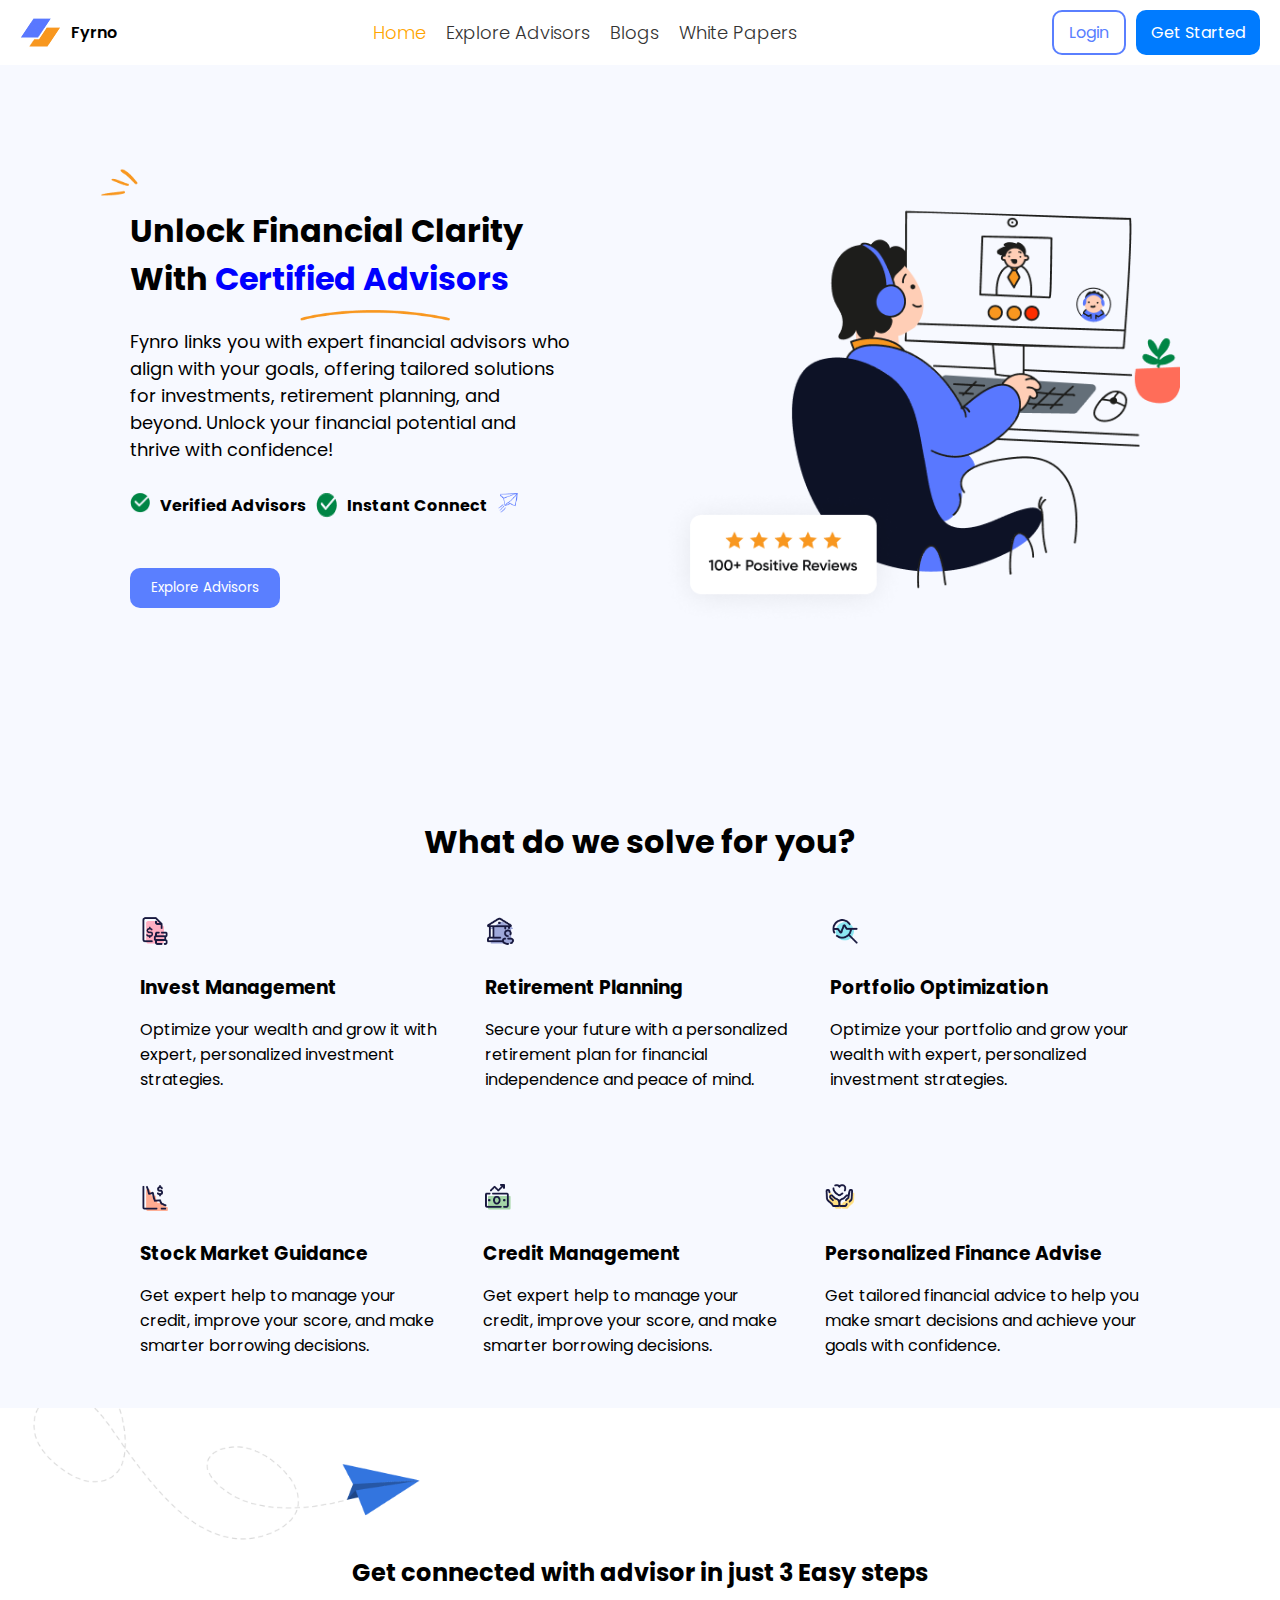
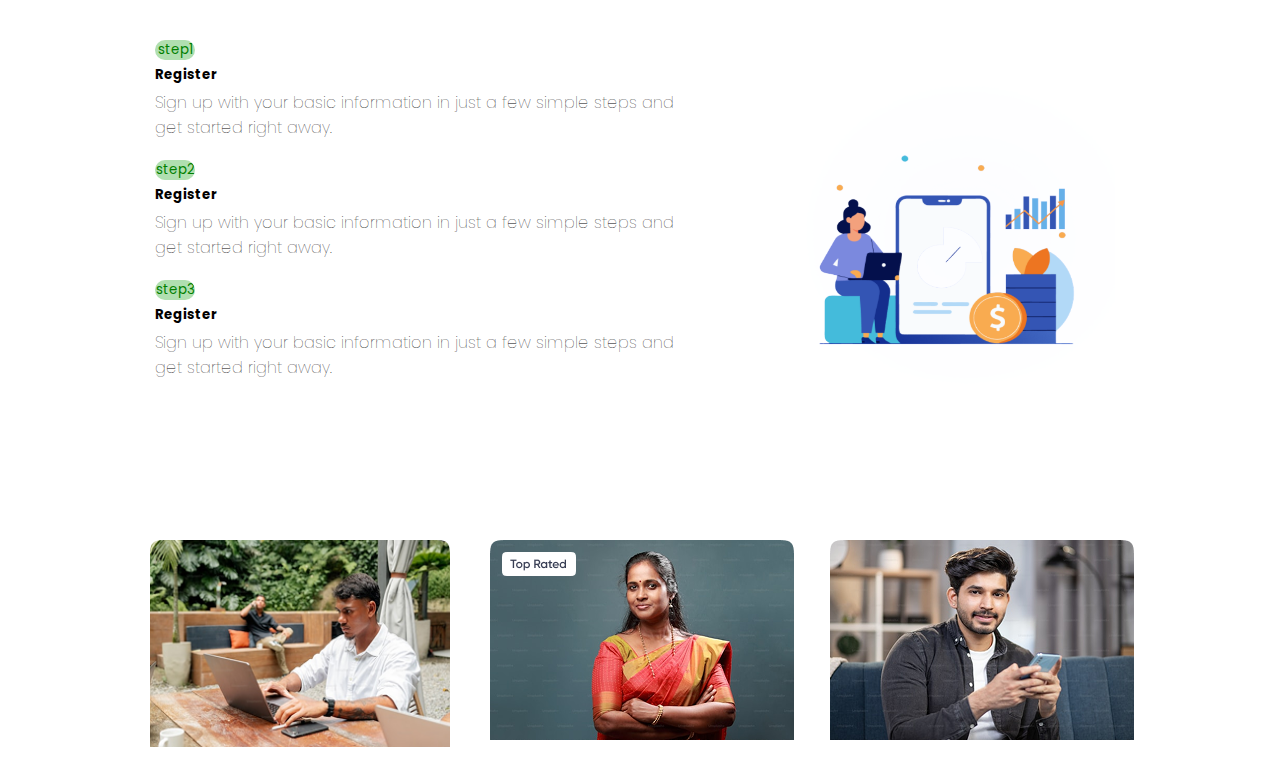
==== index.html @ 23b23457 "3rd page completed" ====
<!DOCTYPE html>
<html lang="en">

<head>

    <head>
        <title>FYNRO</title>
        <link rel="stylesheet" href="css.css">
    </head>
</head>

<body>
    <header class="header">
        <div class="logo">
            <img src="logo.jpg" alt="Logo" 2>
            <div class="font1">Fyrno</div>
        </div>
        <nav class="nav">
            <a style="color: orange;" href="#">Home</a>
            <a href="#">Explore Advisors</a>
            <a href="#">Blogs</a>
            <a href="#">White Papers</a>
        </nav>
        <div class="buttons">
            <button class="login">Login</button>
            <button class="get-started">Get Started</button>
        </div>
    </header>
    <div style="background-color: #F7F9FF;">
        <div style=" padding: 100px; width: 100%; display: flex; justify-content: space-between; align-items: center;">
            <div style=" padding-bottom: 60px; flex: 1; text-align: left;">
                <img style="height: 35px; width: 41px;" src="tick.png" alt="">
                <h1 style="padding-left: 30px;">Unlock Financial Clarity</h1>
                <h1 style="padding-left: 30px;">With <span style="color: blue;">Certified Advisors</span> </h1>
                <div style="padding-left: 200PX;"> <img style="width: 150px; " src="upcurve.png" alt=""></div>
                <p style="font-size: 18px; font-weight: 400; width: 470px; align-items: start; padding-left: 30px;">
                    Fynro
                    links you with expert financial advisors who align with your goals, offering tailored solutions for
                    investments, retirement planning, and beyond. Unlock your financial potential and thrive with
                    confidence!</p>
                <div style="padding-top: 30px; padding-bottom: 50px;" class="tick">
                    <img style="height: 20PX; width: 20PX;" src="Vector (1).png">
                    <h4>Verified Advisors</h4>
                    <img src="Vector (1).png">
                    <h4>Instant Connect</h4>
                    <img style="height: 20PX; width: 20PX;" src="Frame.png">
                </div>
                <div style="padding-left: 30px;">
                    <button class="epl">Explore Advisors</button>
                </div>
            </div>
            <div style="flex: 1; text-align: right;">
                <img style="width: 520px; height: 425px;" src="Frame 1000004134 (2).png" alt="">
            </div>
        </div>
    </div>
   <!-- page-2 -->
    <div style="background-color: #F7F9FF; display: flex; justify-content: center; align-items: center; padding: 50px;">
        <div style="width: 1000px;">
            <h1 style="text-align: center; padding-bottom: 50px; ">What do we solve for you?</h1>

            <div style="display: flex; justify-content: space-between; margin-bottom: 20px;">
                <div style="text-align: start;">
                    <img style="height: 30px; width: 30px;" src="img.png" alt="">
                    <h3 style="padding-top: 20px; padding-bottom: 15px;">Invest Management</h3>
                    <p style="width: 310px;">Optimize your wealth and grow it with expert, personalized investment
                        strategies.</p>
                </div>
                <div style="text-align: start;">
                    <img style="height: 30px; width: 30px;" src="img1.png" alt="">
                    <h3 style="padding-top: 20px; padding-bottom: 15px;">Retirement Planning</h3>
                    <p style="width: 310px;">Secure your future with a personalized retirement plan for financial
                        independence and peace of mind.</p>
                </div>
                <div style="text-align: start;">
                    <img style="height: 30px; width: 30px;" src="img2.png" alt="">
                    <h3 style="padding-top: 20px; padding-bottom: 15px;">Portfolio Optimization</h3>
                    <p style="width: 310px;">Optimize your portfolio and grow your wealth with expert, personalized
                        investment strategies.</p>
                </div>
            </div>
            <div style="padding-top: 70px; display: flex; justify-content: space-between;">
                <div style="text-align: start;">
                    <img style="height: 30px; width: 30px;" src="img3.png" alt="">
                    <h3 style="padding-top: 20px; padding-bottom: 15px;">Stock Market Guidance</h3>
                    <p style="width: 300px;">Get expert help to manage your credit, improve your score, and make smarter borrowing decisions.</p>
                </div>
                <div style="text-align: start;">
                    <img style="height: 30px; width: 30px;" src="img4.png" alt="">
                    <h3 style="padding-top: 20px; padding-bottom: 15px;">Credit Management</h3>
                    <p style="width: 300px;">Get expert help to manage your credit, improve your score, and make smarter
                        borrowing decisions.</p>
                </div>
                <div style="text-align: start;">
                    <img style="height: 30px; width: 30px;" src="img5.png" alt="">
                    <h3 style="padding-top: 20px; padding-bottom: 15px;">Personalized Finance Advise</h3>
                    <p style="width: 315px;">Get tailored financial advice to help you make smart decisions and achieve
                        your goals with confidence.</p>
                </div>
            </div>
        </div>
    </div>
    <!-- page 4 -->
    <img style="width: 400px; margin-left: 20px;" src="arr.png" alt="">
    <h2 style="text-align: center; margin-bottom: 50px;">Get connected with advisor in just 3 Easy steps</h2>
    <div style="display: flex; justify-content: center;; align-items: center; gap: 50px;">
        <div
            style="margin-left: 150px; font-size:13px 20px; display: flex; flex-direction: column;width: 520px; font-weight: 150;">
            <button class="step">step1</button>
            <h5 style="margin-top: 5px; margin-bottom: 5px;">Register</h5>
            <p style=" padding-bottom: 20px;">Sign up with your basic information in just a few simple steps and get
                started right away.</p>
            <button class="step">step2</button>
            <h5 style="margin-top: 5px; margin-bottom: 5px;">Register</h5>
            <p style="padding-bottom: 20px;">Sign up with your basic information in just a few simple steps and get
                started right away.</p>
            <button class="step">step3</button>
            <h5 style="margin-top: 5px; margin-bottom: 5px;">Register</h5>
            <p style=" padding-bottom: 90px;">Sign up with your basic information in just a few simple steps and get
                started right away.</p>
        </div>
        <div style="flex-direction: row;"></div>
        <img style="width: 500px; height: 407px;padding-right: 160px;" src="pic1.png" alt="">
    </div>

    <div style="display: flex; padding-top: 70px;padding-bottom: 20px;">


        <div style="display: flex;">
            <img style="padding-left: 150px;color: black;" src="mg1.png" alt="">
            <div class="cro"></div>

        </div>
        <div>
            <img style="padding-left: 40px;padding-right: 40px;" src="mg2.png" alt="">
        </div>
        <div>
            <img style="padding-right: 150px;" src="mg3.png" alt="">
        </div>
    </div>
</body>

</html>
---- css.css ----
@import url('https://fonts.googleapis.com/css2?family=Poppins:wght@300;400;500;600&display=swap'); 
* {
    margin: 0;
    padding: 0;
    box-sizing: border-box;
    font-family:'Poppins';
    overflow-x: hidden;
}
.header {
    display: flex;
    align-items: center;
    justify-content: space-between;
    padding: 10px 20px;
    background-color: white;
    font-weight: 500;
}
.logo img {
    height: 32px;
    width: 40;
}
.logo{
    display: flex;
    flex-direction: row;
}
.nav {
    display: flex;
    gap: 20px;
}
.nav a {
    text-decoration: none;
    color: #333;
    font-size: 18px;
    font-weight:300;
}
.buttons {
    display: flex;
    gap: 10px;
}
.buttons button {
    padding: 8px 15px;
    cursor: pointer;
    font-size: 16px;
    border-radius: 10px;
}
.login {
    background: transparent;
    color: #5A7FFF;
    border: 2px solid #5A7FFF;
    border-radius: 15px;  
    padding: 8px 25px;  
  }
  

.get-started {
    background-color: #007bff;
    color: white;
    border: none;
    border-radius: 20px;
    padding: 10px 18px;
}

.font1{
    font-size: poppins;
    font-weight: 600;
    font-size: 16px;
    line-height: 16px;
    align-items: center;
    padding-top: 8px;
    padding-left: 10px;
}

.font{
    font-size: poppins;
    font-weight: 30;
    font-size: 16px;
    line-height: 16px;
    align-items: center;
    padding-top: 8px;
    padding-left: 10px;
}

.tick{
    display: flex;
    gap: 10px;
    padding-left: 30px
}

.epl{
    background: #5A7FFF;
    color: white;
    border-radius: 10px; 
    border:none;
    height: 40px;
    width: 150px;
}
.star{
    background-color: green;
    border-radius: 2px; 
    border:none;
    color: white;
    width: 40px;
    height: 15px;
    text-align: left;

}
.step{
    background-color: rgb(176, 223, 176);
    border-radius: 10px;
    border: none;
    width: 40px;
    color: green;
}
.mid{
    display: flex;
    flex-direction: column;
}
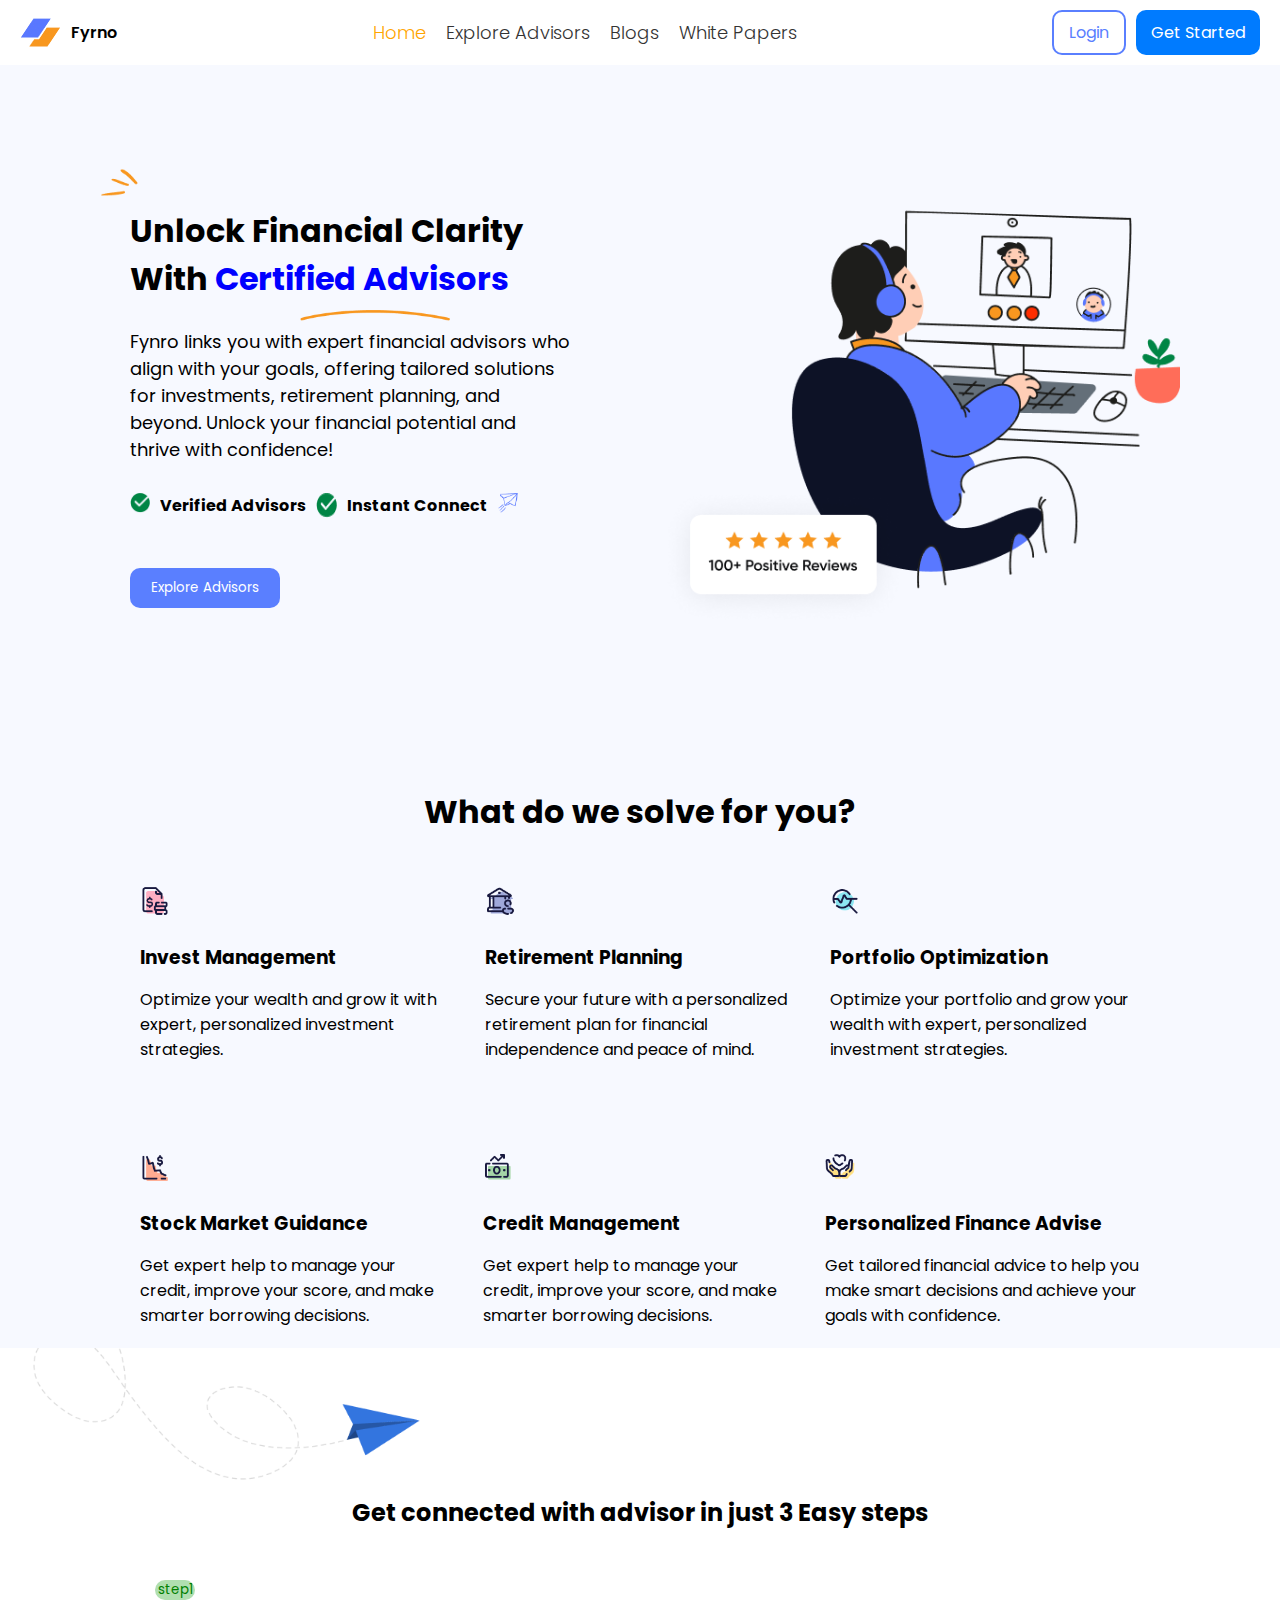
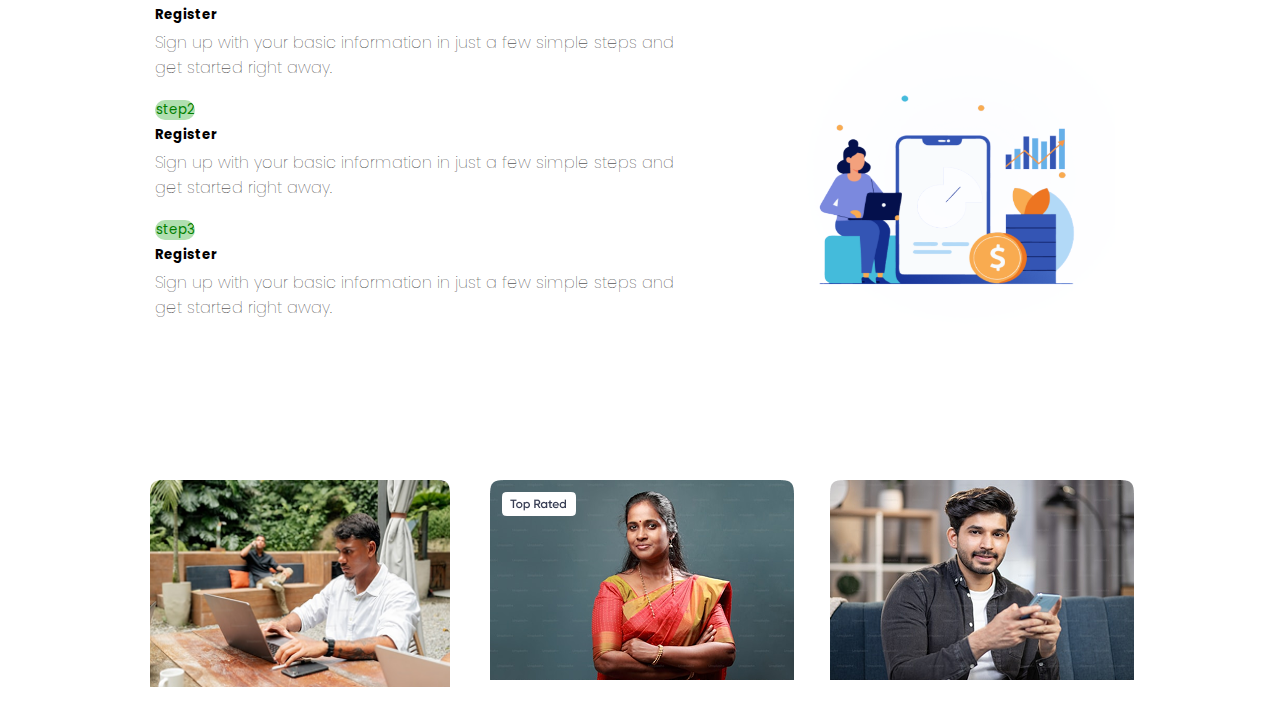
==== commit 96085d8b: "3" ====
--- a/index.html
+++ b/index.html
@@ -55,7 +55,7 @@
         </div>
     </div>
    <!-- page-2 -->
-    <div style="background-color: #F7F9FF; display: flex; justify-content: center; align-items: center; padding: 50px;">
+    <div style="background-color: #F7F9FF; display: flex; justify-content: center; align-items: center; padding: 20px;">
         <div style="width: 1000px;">
             <h1 style="text-align: center; padding-bottom: 50px; ">What do we solve for you?</h1>
 
--- a/css.css
+++ b/css.css
@@ -13,6 +13,9 @@
     padding: 10px 20px;
     background-color: white;
     font-weight: 500;
+}
+body{
+    font-family:'Poppins';
 }
 .logo img {
     height: 32px;
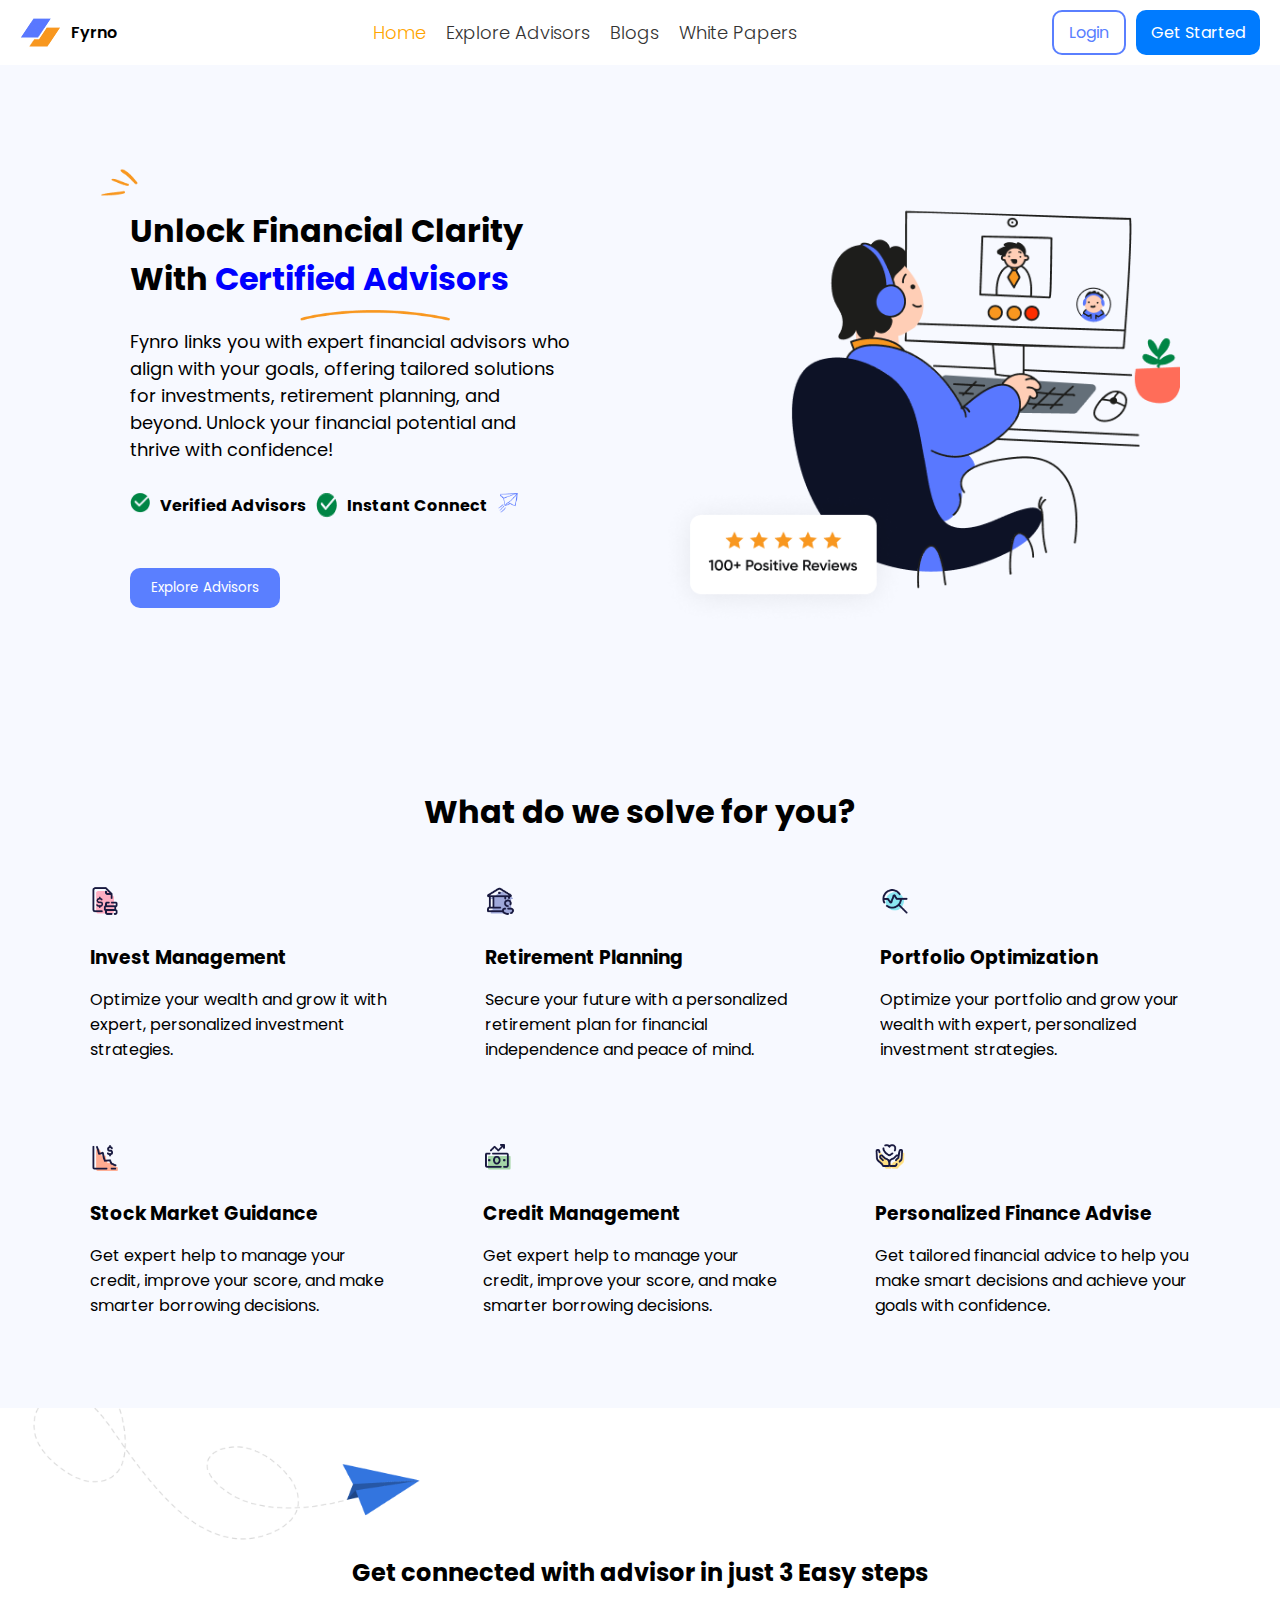
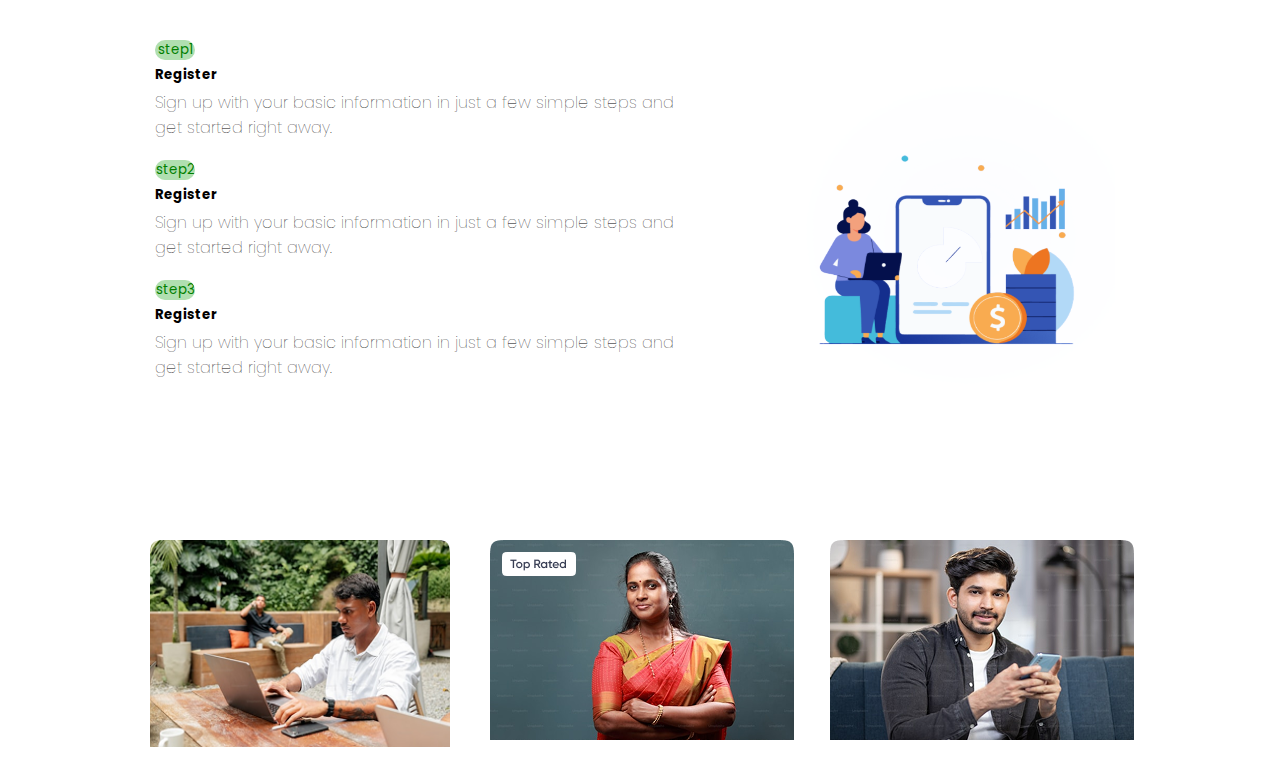
==== commit dc7b8f73: "3" ====
--- a/index.html
+++ b/index.html
@@ -56,10 +56,10 @@
     </div>
    <!-- page-2 -->
     <div style="background-color: #F7F9FF; display: flex; justify-content: center; align-items: center; padding: 20px;">
-        <div style="width: 1000px;">
+        <div style="width: 1100px;">
             <h1 style="text-align: center; padding-bottom: 50px; ">What do we solve for you?</h1>
 
-            <div style="display: flex; justify-content: space-between; margin-bottom: 20px;">
+            <div style="display: flex; justify-content: space-between; margin-bottom: 10px;">
                 <div style="text-align: start;">
                     <img style="height: 30px; width: 30px;" src="img.png" alt="">
                     <h3 style="padding-top: 20px; padding-bottom: 15px;">Invest Management</h3>
@@ -80,7 +80,7 @@
                 </div>
             </div>
             <div style="padding-top: 70px; display: flex; justify-content: space-between;">
-                <div style="text-align: start;">
+                <div style="text-align: start; padding-bottom: 70px;">
                     <img style="height: 30px; width: 30px;" src="img3.png" alt="">
                     <h3 style="padding-top: 20px; padding-bottom: 15px;">Stock Market Guidance</h3>
                     <p style="width: 300px;">Get expert help to manage your credit, improve your score, and make smarter borrowing decisions.</p>
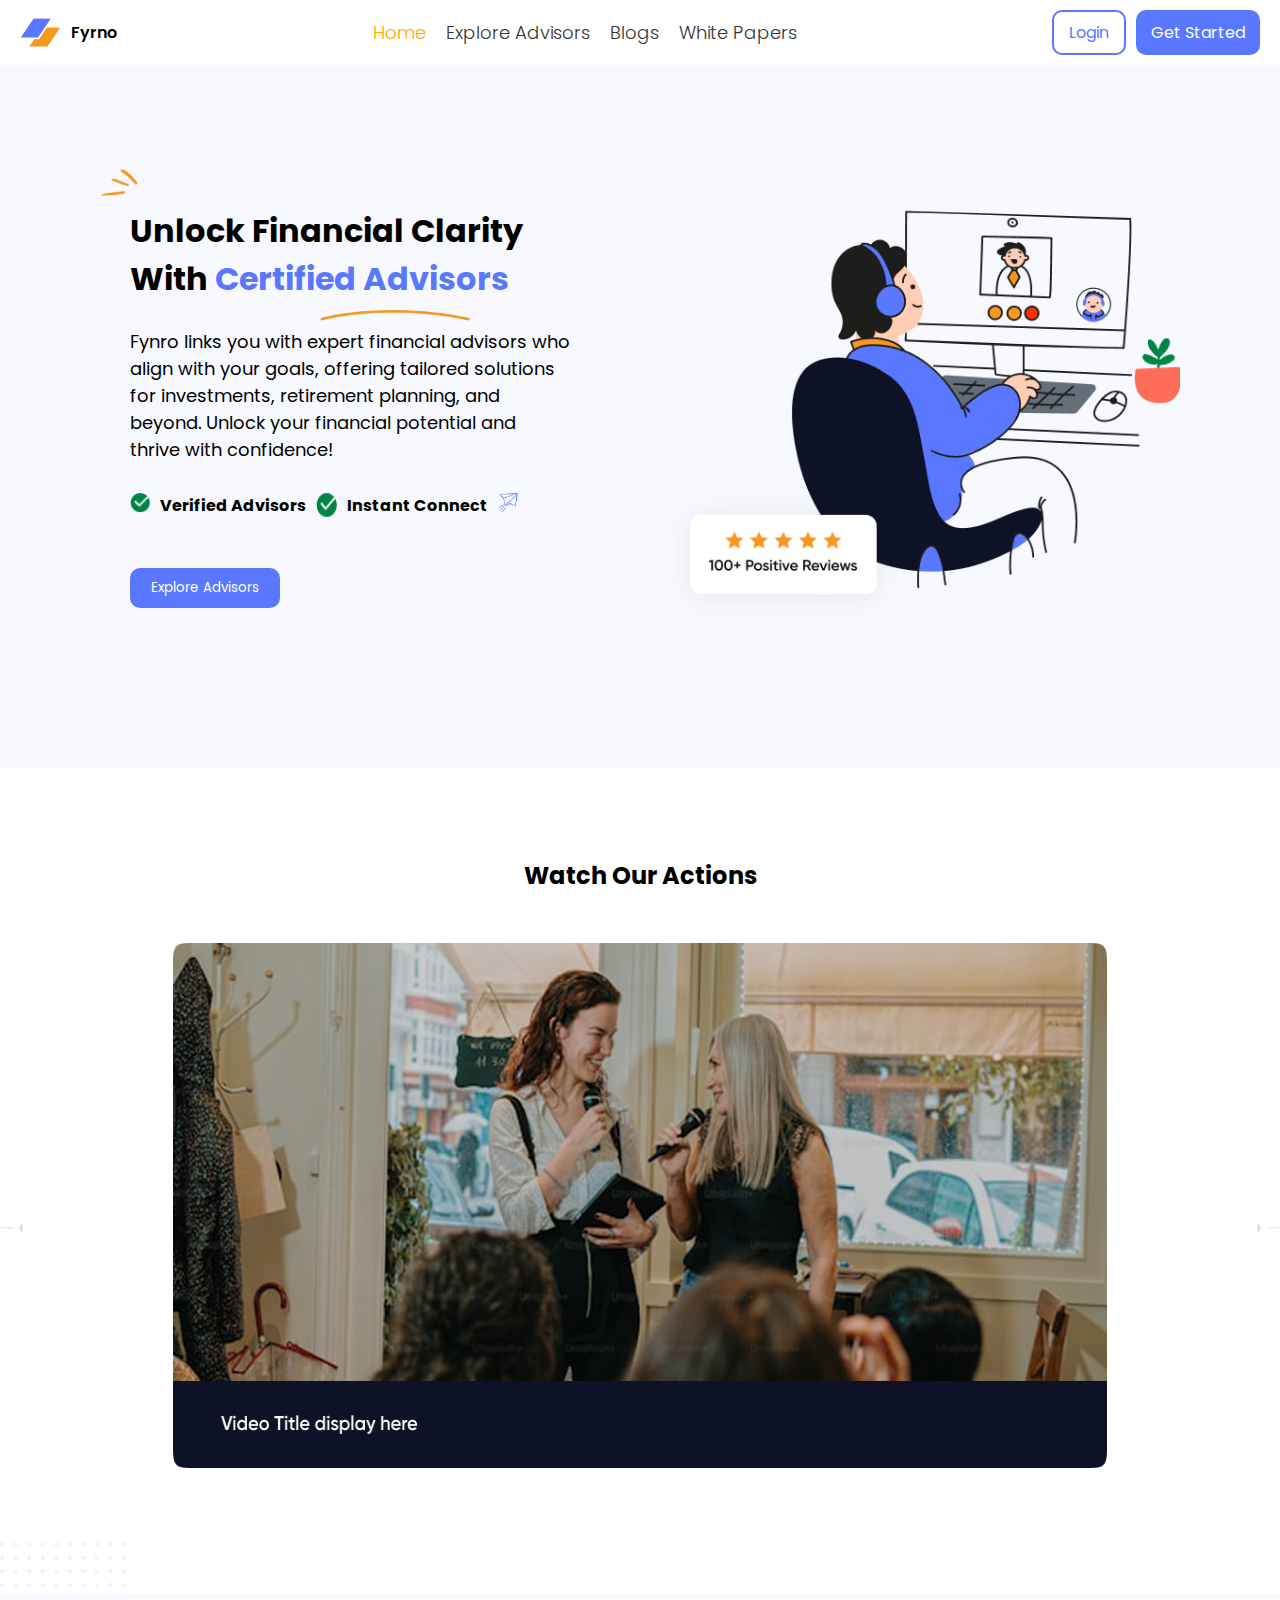
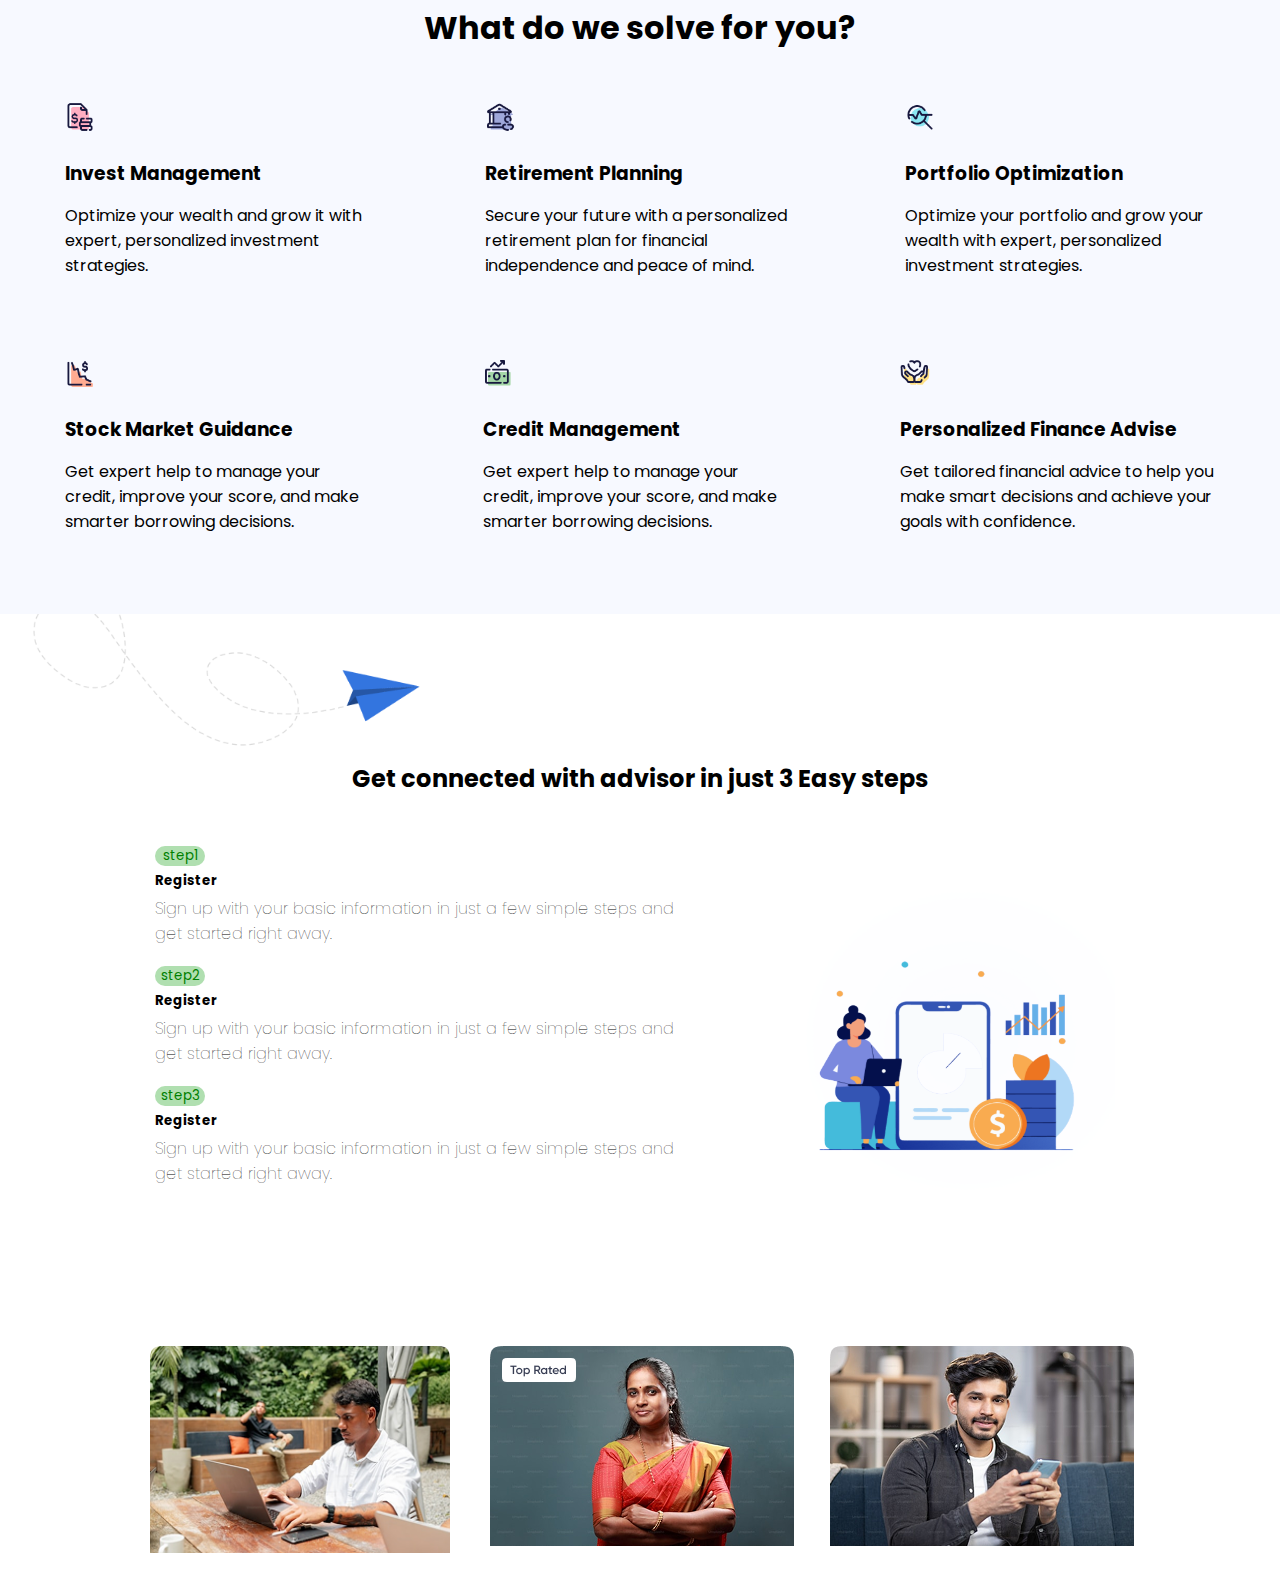
==== commit b4a36605: "2 completed" ====
--- a/index.html
+++ b/index.html
@@ -31,8 +31,8 @@
             <div style=" padding-bottom: 60px; flex: 1; text-align: left;">
                 <img style="height: 35px; width: 41px;" src="tick.png" alt="">
                 <h1 style="padding-left: 30px;">Unlock Financial Clarity</h1>
-                <h1 style="padding-left: 30px;">With <span style="color: blue;">Certified Advisors</span> </h1>
-                <div style="padding-left: 200PX;"> <img style="width: 150px; " src="upcurve.png" alt=""></div>
+                <h1 style="padding-left: 30px;">With <span style="color: #5978FF">Certified Advisors</span> </h1>
+                <div style="padding-left: 220PX;"> <img style="width: 150px; " src="upcurve.png" alt=""></div>
                 <p style="font-size: 18px; font-weight: 400; width: 470px; align-items: start; padding-left: 30px;">
                     Fynro
                     links you with expert financial advisors who align with your goals, offering tailored solutions for
@@ -54,9 +54,22 @@
             </div>
         </div>
     </div>
-   <!-- page-2 -->
-    <div style="background-color: #F7F9FF; display: flex; justify-content: center; align-items: center; padding: 20px;">
-        <div style="width: 1100px;">
+    <!-- page-2 -->
+<div style="text-align: center;">
+    <h2 style=" padding-top:90px;">Watch Our Actions</h2>
+    <div style="display: flex; justify-content: center; padding-top: 50px; ">
+        <img style="width: 40px;height: 570px;"src="imgs1.png" alt="">
+        <img style="align-items: center;padding-left: 150px;padding-right: 150px;"  width="1922" height="525" src="rec.png" alt="">
+        <img style="width: 40px;height: 570px;"src="imgs2.png" alt="">
+    </div>
+</div>
+<div>
+    <img  style="padding-top:20px;"src="dots.png" alt="">
+</div>
+
+   <!-- page-3 -->
+    <div style="background-color: #F7F9FF; display: flex; justify-content: center; align-items: center; padding: 10px;">
+        <div style="width: 1150px;">
             <h1 style="text-align: center; padding-bottom: 50px; ">What do we solve for you?</h1>
 
             <div style="display: flex; justify-content: space-between; margin-bottom: 10px;">
--- a/css.css
+++ b/css.css
@@ -47,15 +47,15 @@
 }
 .login {
     background: transparent;
-    color: #5A7FFF;
-    border: 2px solid #5A7FFF;
+    color:#5978FF;
+    border: 2px solid #5978FF;
     border-radius: 15px;  
     padding: 8px 25px;  
   }
   
 
 .get-started {
-    background-color: #007bff;
+    background-color: #5978FF;
     color: white;
     border: none;
     border-radius: 20px;
@@ -89,9 +89,9 @@
 }
 
 .epl{
-    background: #5A7FFF;
+    background:#5978FF;
     color: white;
-    border-radius: 10px; 
+    border-radius: 10px;
     border:none;
     height: 40px;
     width: 150px;
@@ -110,7 +110,7 @@
     background-color: rgb(176, 223, 176);
     border-radius: 10px;
     border: none;
-    width: 40px;
+    width: 50px;
     color: green;
 }
 .mid{
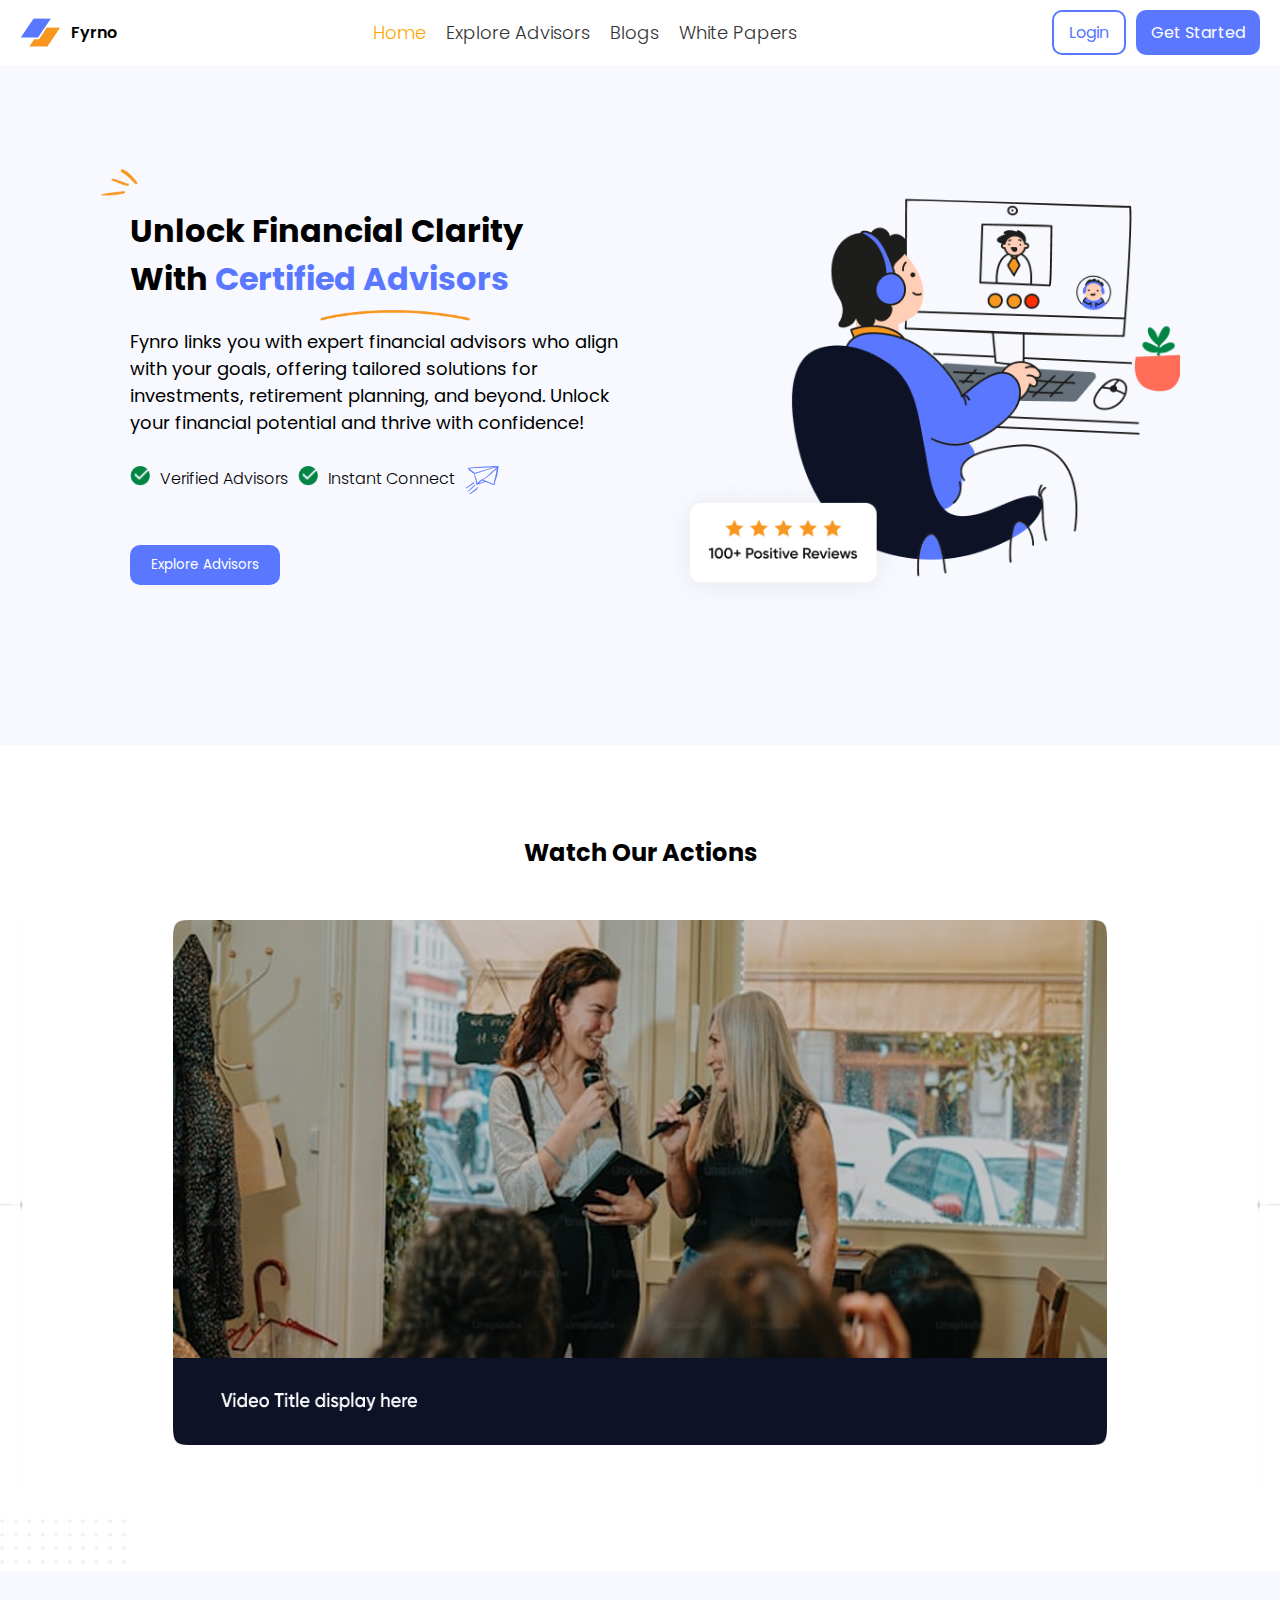
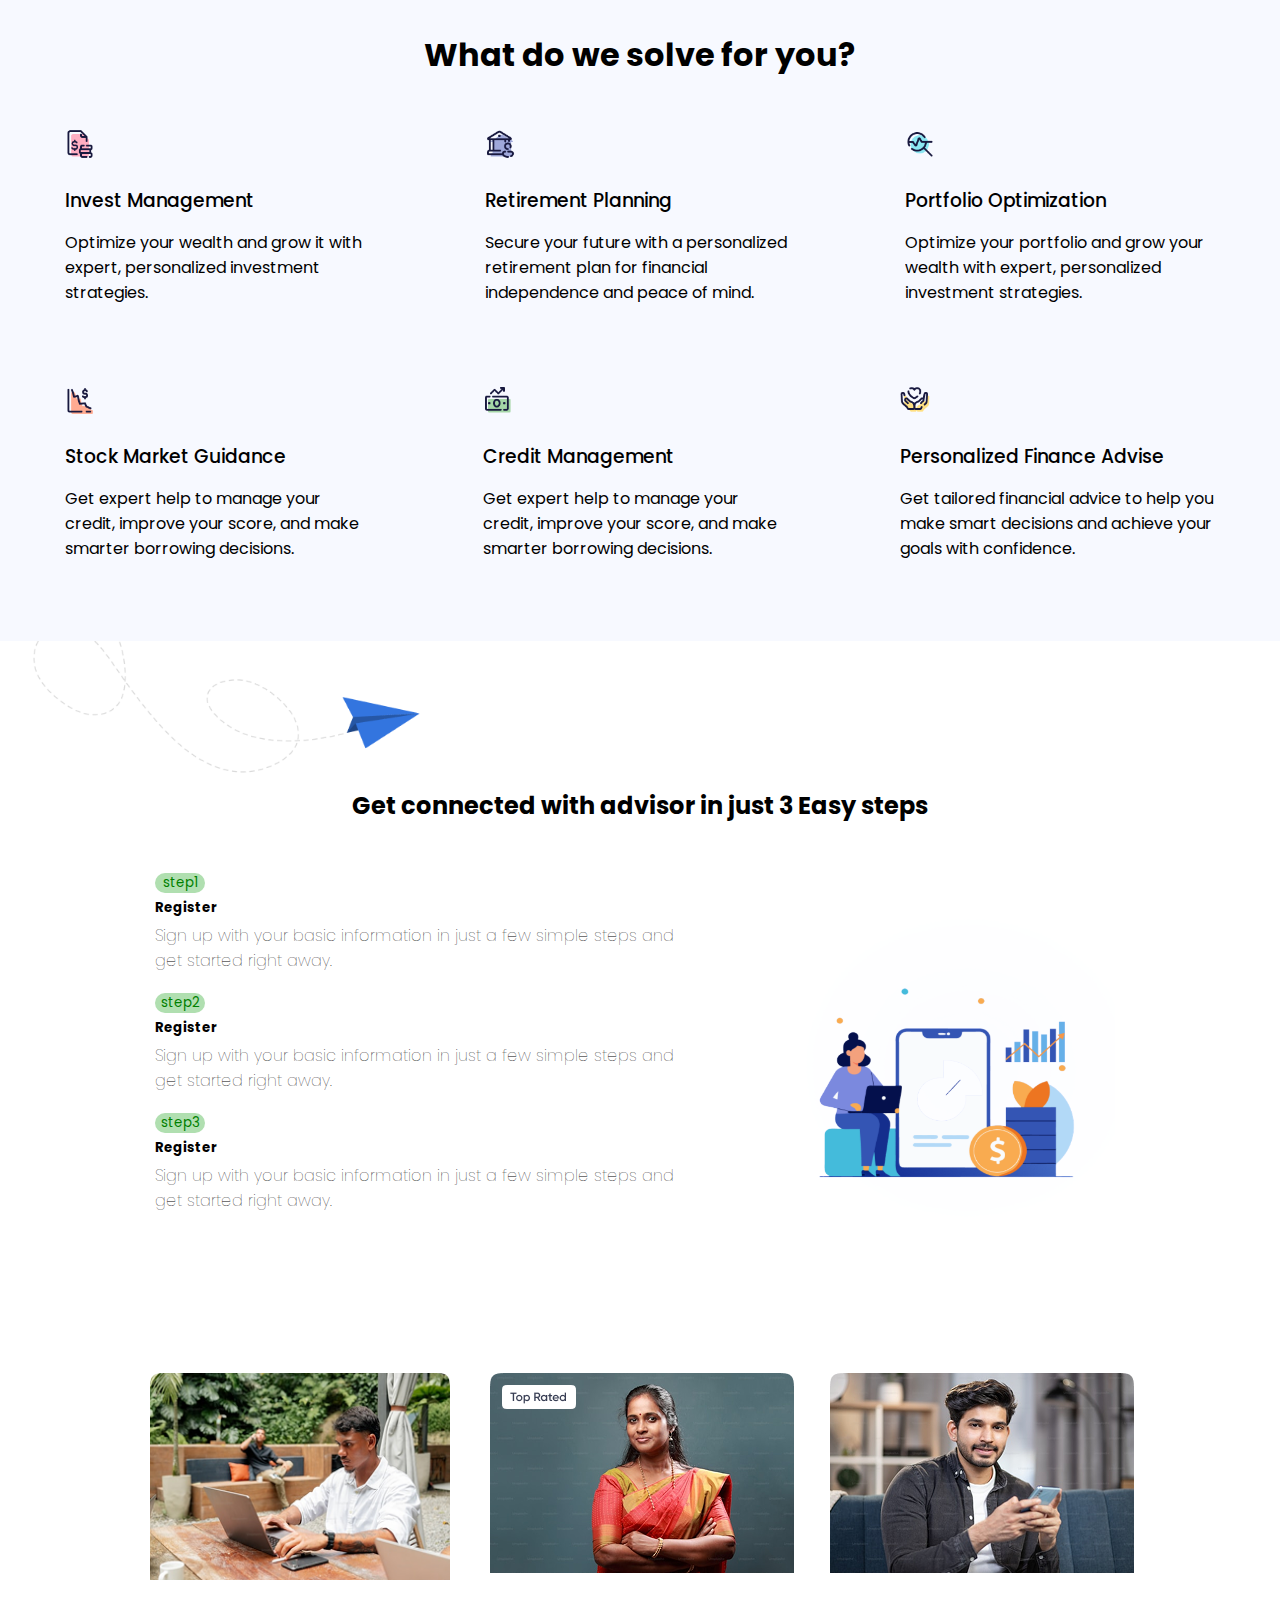
==== commit c44e96b8: "2 completed" ====
--- a/index.html
+++ b/index.html
@@ -33,17 +33,17 @@
                 <h1 style="padding-left: 30px;">Unlock Financial Clarity</h1>
                 <h1 style="padding-left: 30px;">With <span style="color: #5978FF">Certified Advisors</span> </h1>
                 <div style="padding-left: 220PX;"> <img style="width: 150px; " src="upcurve.png" alt=""></div>
-                <p style="font-size: 18px; font-weight: 400; width: 470px; align-items: start; padding-left: 30px;">
+                <p style="font-size: 18px; font-weight: 400; width: 520px; align-items: start; padding-left: 30px;">
                     Fynro
                     links you with expert financial advisors who align with your goals, offering tailored solutions for
                     investments, retirement planning, and beyond. Unlock your financial potential and thrive with
                     confidence!</p>
                 <div style="padding-top: 30px; padding-bottom: 50px;" class="tick">
                     <img style="height: 20PX; width: 20PX;" src="Vector (1).png">
-                    <h4>Verified Advisors</h4>
-                    <img src="Vector (1).png">
-                    <h4>Instant Connect</h4>
-                    <img style="height: 20PX; width: 20PX;" src="Frame.png">
+                    <h4 style="font-weight: 300;">Verified Advisors</h4>
+                    <img style="height: 20PX; width: 20PX;"src="Vector (1).png">
+                    <h4 style="font-weight: 300;">Instant Connect</h4>
+                    <img style="" src="Frame.png">
                 </div>
                 <div style="padding-left: 30px;">
                     <button class="epl">Explore Advisors</button>
@@ -55,39 +55,40 @@
         </div>
     </div>
     <!-- page-2 -->
-<div style="text-align: center;">
-    <h2 style=" padding-top:90px;">Watch Our Actions</h2>
-    <div style="display: flex; justify-content: center; padding-top: 50px; ">
-        <img style="width: 40px;height: 570px;"src="imgs1.png" alt="">
-        <img style="align-items: center;padding-left: 150px;padding-right: 150px;"  width="1922" height="525" src="rec.png" alt="">
-        <img style="width: 40px;height: 570px;"src="imgs2.png" alt="">
+    <div style="text-align: center;">
+        <h2 style=" padding-top:90px;">Watch Our Actions</h2>
+        <div style="display: flex; justify-content: center; padding-top: 50px; ">
+            <img style="width: 40px;height: 570px;" src="imgs1.png" alt="">
+            <img style="align-items: center;padding-left: 150px;padding-right: 150px;" width="1922" height="525"
+                src="rec.png" alt="">
+            <img style="width: 40px;height: 570px;" src="imgs2.png" alt="">
+        </div>
     </div>
-</div>
-<div>
-    <img  style="padding-top:20px;"src="dots.png" alt="">
-</div>
+    <div>
+        <img style="padding-top:20px;" src="dots.png" alt="">
+    </div>
 
-   <!-- page-3 -->
+    <!-- page-3 -->
     <div style="background-color: #F7F9FF; display: flex; justify-content: center; align-items: center; padding: 10px;">
         <div style="width: 1150px;">
-            <h1 style="text-align: center; padding-bottom: 50px; ">What do we solve for you?</h1>
+            <h1 style="text-align: center; padding-bottom: 50px;padding-top: 50px; ">What do we solve for you?</h1>
 
             <div style="display: flex; justify-content: space-between; margin-bottom: 10px;">
                 <div style="text-align: start;">
                     <img style="height: 30px; width: 30px;" src="img.png" alt="">
-                    <h3 style="padding-top: 20px; padding-bottom: 15px;">Invest Management</h3>
+                    <h3 style="padding-top: 20px; padding-bottom: 15px;font-weight: 500;">Invest Management</h3>
                     <p style="width: 310px;">Optimize your wealth and grow it with expert, personalized investment
                         strategies.</p>
                 </div>
                 <div style="text-align: start;">
                     <img style="height: 30px; width: 30px;" src="img1.png" alt="">
-                    <h3 style="padding-top: 20px; padding-bottom: 15px;">Retirement Planning</h3>
+                    <h3 style="padding-top: 20px; padding-bottom: 15px;font-weight: 500;">Retirement Planning</h3>
                     <p style="width: 310px;">Secure your future with a personalized retirement plan for financial
                         independence and peace of mind.</p>
                 </div>
                 <div style="text-align: start;">
                     <img style="height: 30px; width: 30px;" src="img2.png" alt="">
-                    <h3 style="padding-top: 20px; padding-bottom: 15px;">Portfolio Optimization</h3>
+                    <h3 style="padding-top: 20px; padding-bottom: 15px;font-weight: 500;">Portfolio Optimization</h3>
                     <p style="width: 310px;">Optimize your portfolio and grow your wealth with expert, personalized
                         investment strategies.</p>
                 </div>
@@ -95,18 +96,19 @@
             <div style="padding-top: 70px; display: flex; justify-content: space-between;">
                 <div style="text-align: start; padding-bottom: 70px;">
                     <img style="height: 30px; width: 30px;" src="img3.png" alt="">
-                    <h3 style="padding-top: 20px; padding-bottom: 15px;">Stock Market Guidance</h3>
-                    <p style="width: 300px;">Get expert help to manage your credit, improve your score, and make smarter borrowing decisions.</p>
+                    <h3 style="padding-top: 20px; padding-bottom: 15px;font-weight: 500;">Stock Market Guidance</h3>
+                    <p style="width: 300px;">Get expert help to manage your credit, improve your score, and make smarter
+                        borrowing decisions.</p>
                 </div>
                 <div style="text-align: start;">
                     <img style="height: 30px; width: 30px;" src="img4.png" alt="">
-                    <h3 style="padding-top: 20px; padding-bottom: 15px;">Credit Management</h3>
+                    <h3 style="padding-top: 20px; padding-bottom: 15px;font-weight: 500;">Credit Management</h3>
                     <p style="width: 300px;">Get expert help to manage your credit, improve your score, and make smarter
                         borrowing decisions.</p>
                 </div>
                 <div style="text-align: start;">
                     <img style="height: 30px; width: 30px;" src="img5.png" alt="">
-                    <h3 style="padding-top: 20px; padding-bottom: 15px;">Personalized Finance Advise</h3>
+                    <h3 style="padding-top: 20px; padding-bottom: 15px;font-weight: 500;">Personalized Finance Advise</h3>
                     <p style="width: 315px;">Get tailored financial advice to help you make smart decisions and achieve
                         your goals with confidence.</p>
                 </div>
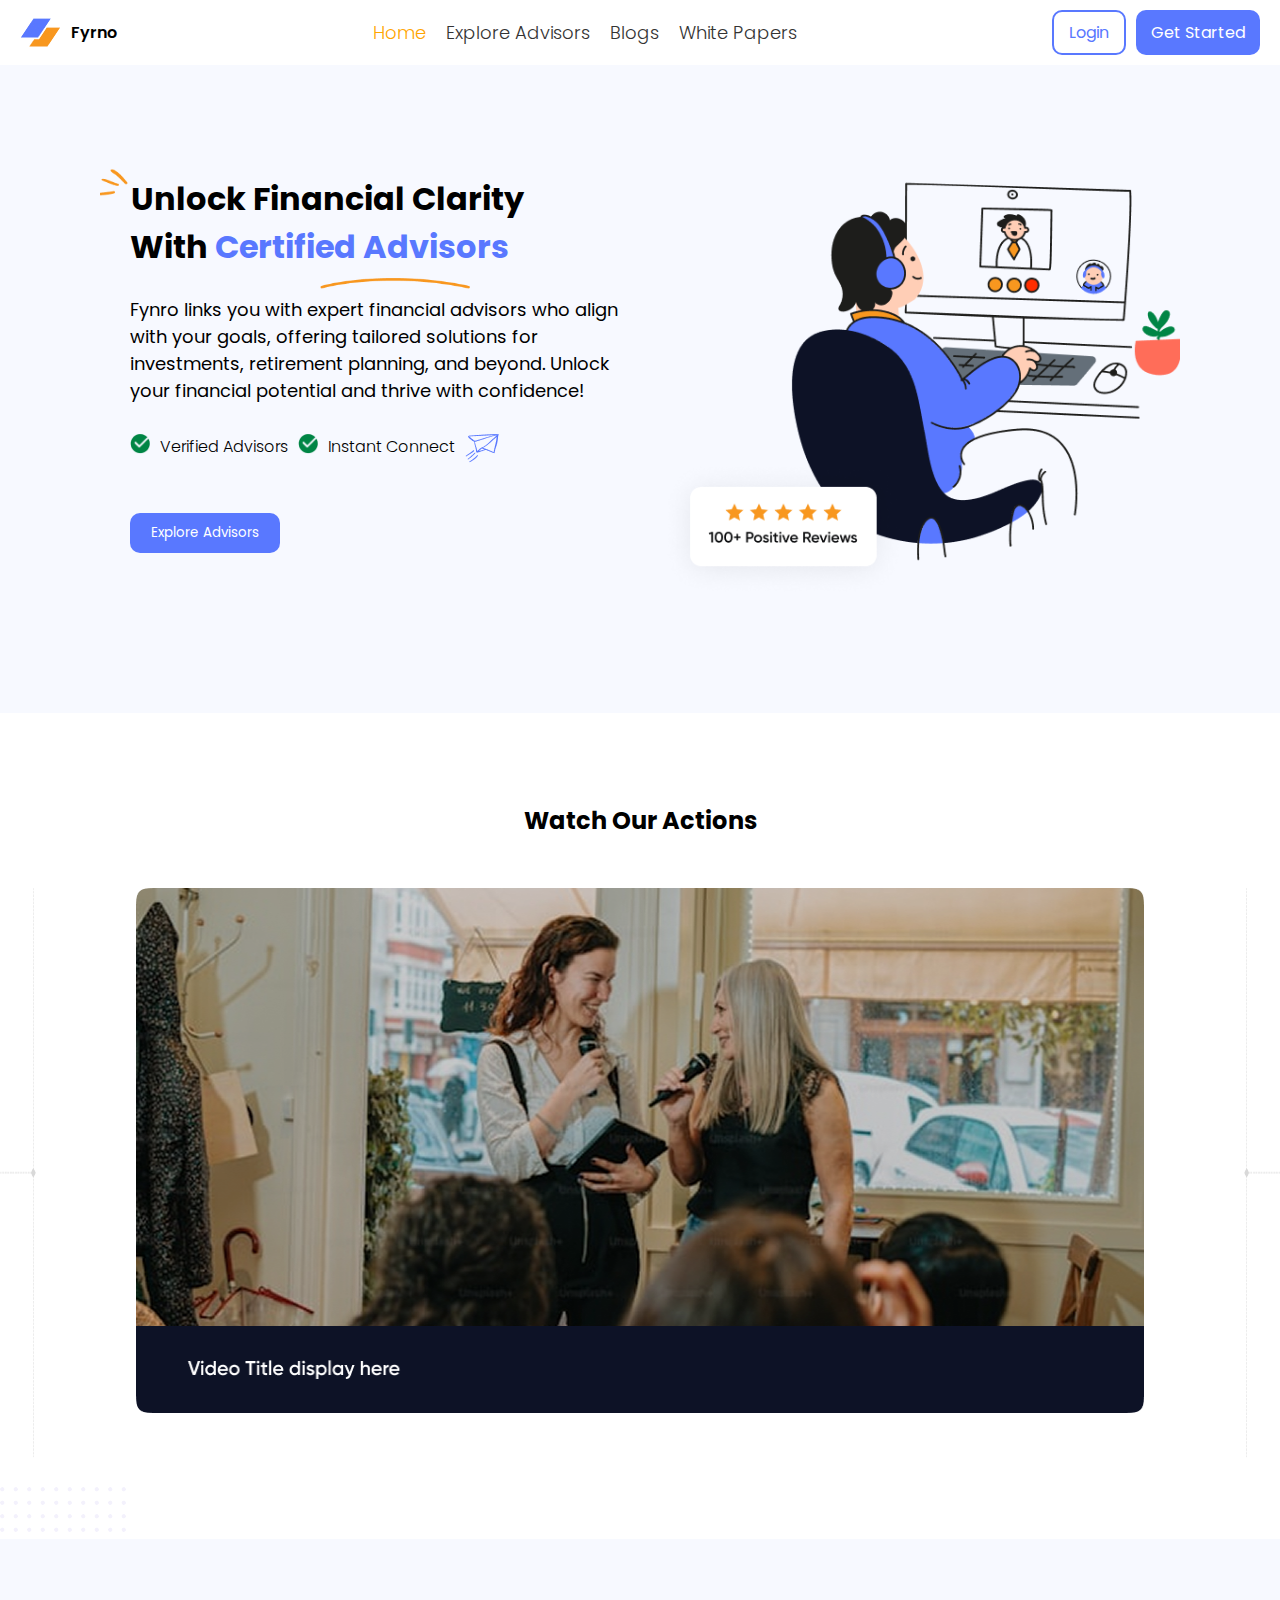
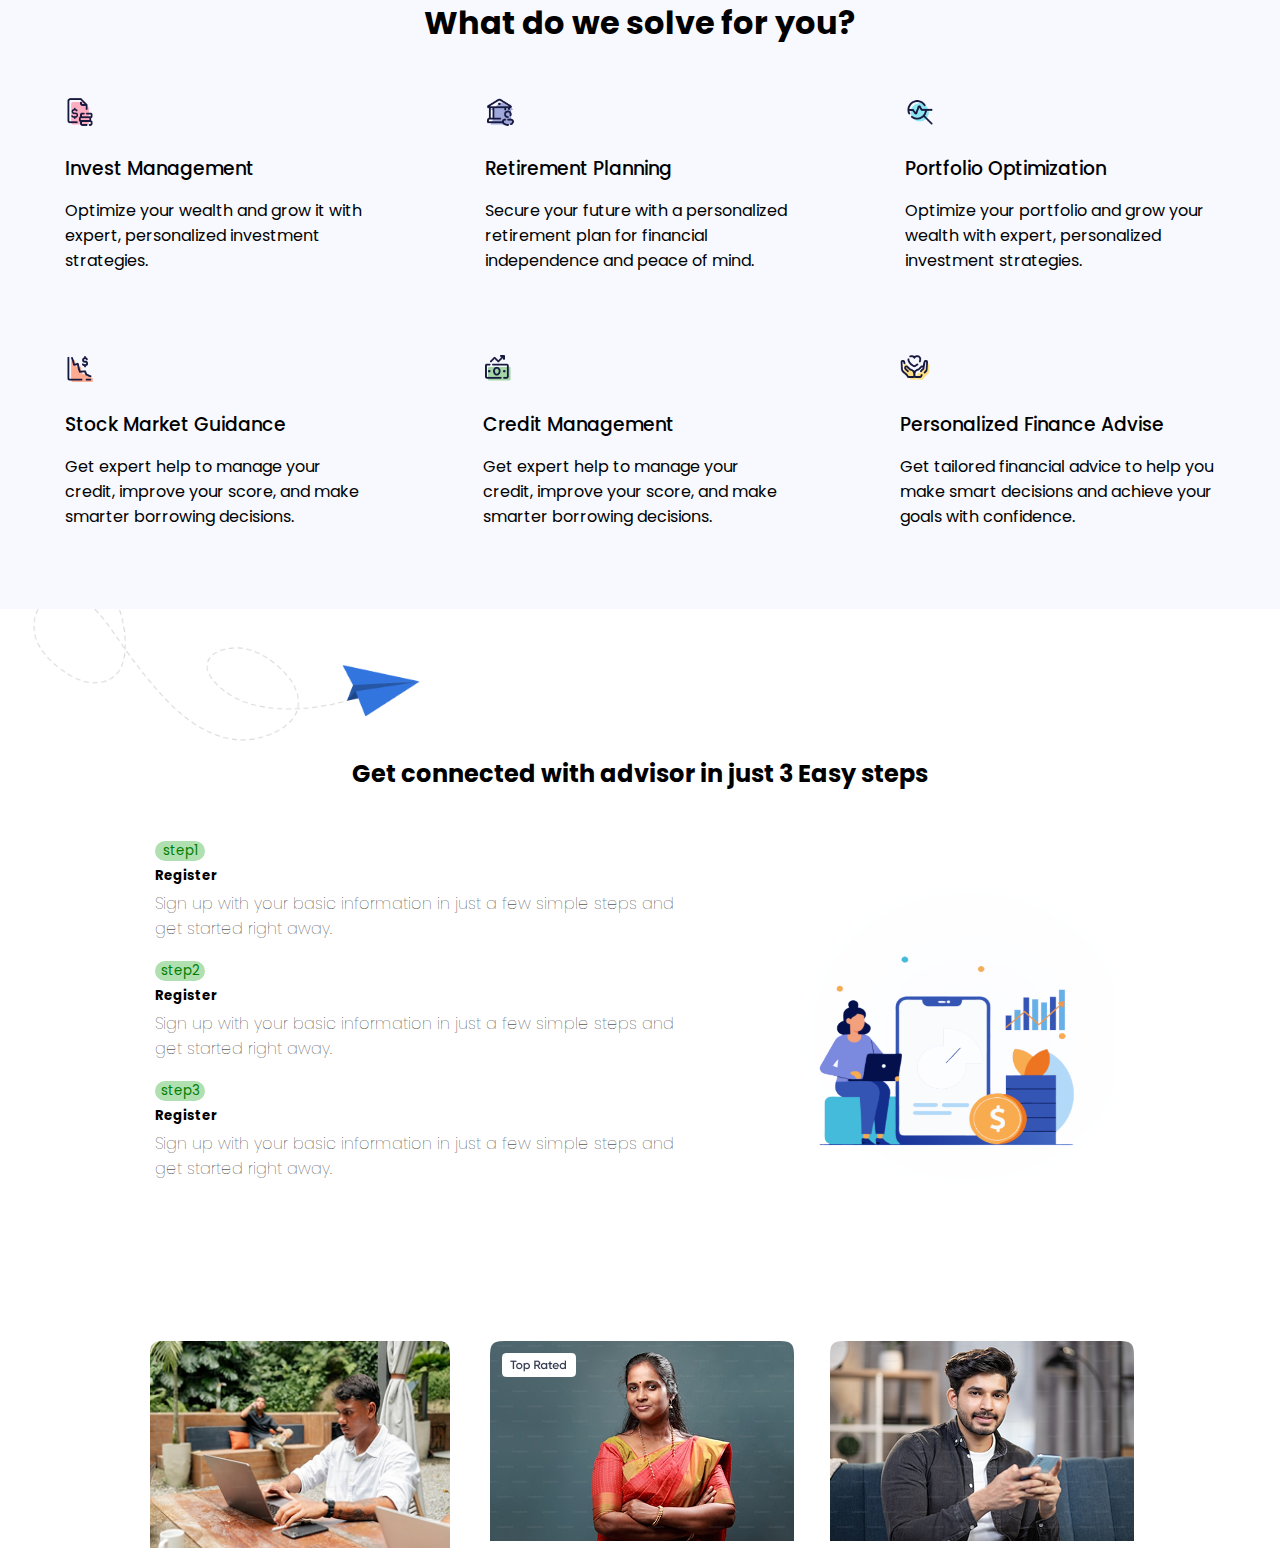
==== commit edb97182: "2 completed" ====
--- a/index.html
+++ b/index.html
@@ -29,8 +29,8 @@
     <div style="background-color: #F7F9FF;">
         <div style=" padding: 100px; width: 100%; display: flex; justify-content: space-between; align-items: center;">
             <div style=" padding-bottom: 60px; flex: 1; text-align: left;">
-                <img style="height: 35px; width: 41px;" src="tick.png" alt="">
-                <h1 style="padding-left: 30px;">Unlock Financial Clarity</h1>
+                
+                <h1 style="padding-left: 30px;margin-left: -40px;"><img style="height: 35px; width: 41px;margin-bottom: 10px;" src="tick.png" alt="">Unlock Financial Clarity</h1>
                 <h1 style="padding-left: 30px;">With <span style="color: #5978FF">Certified Advisors</span> </h1>
                 <div style="padding-left: 220PX;"> <img style="width: 150px; " src="upcurve.png" alt=""></div>
                 <p style="font-size: 18px; font-weight: 400; width: 520px; align-items: start; padding-left: 30px;">
@@ -59,7 +59,7 @@
         <h2 style=" padding-top:90px;">Watch Our Actions</h2>
         <div style="display: flex; justify-content: center; padding-top: 50px; ">
             <img style="width: 40px;height: 570px;" src="imgs1.png" alt="">
-            <img style="align-items: center;padding-left: 150px;padding-right: 150px;" width="1922" height="525"
+            <img style="align-items: center;padding-left: 100px;padding-right: 100px;" width="1322" height="525"
                 src="rec.png" alt="">
             <img style="width: 40px;height: 570px;" src="imgs2.png" alt="">
         </div>
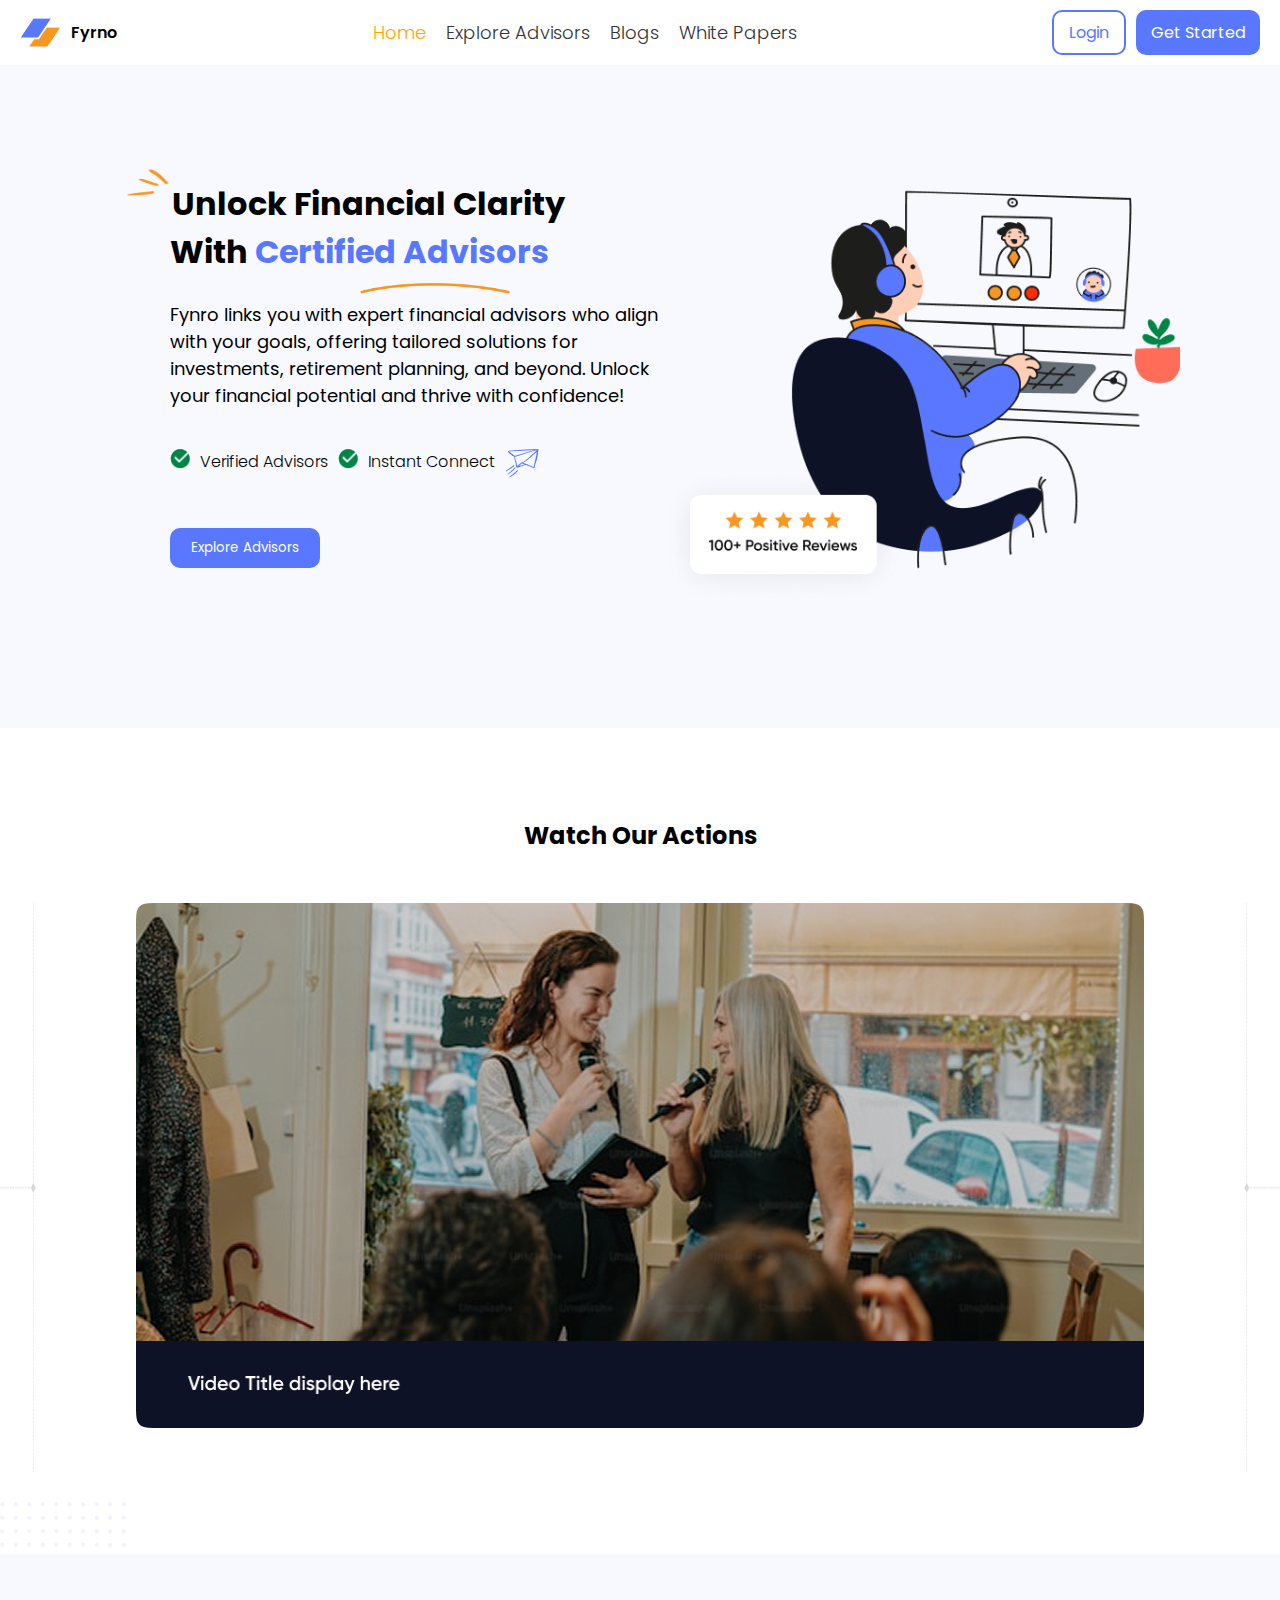
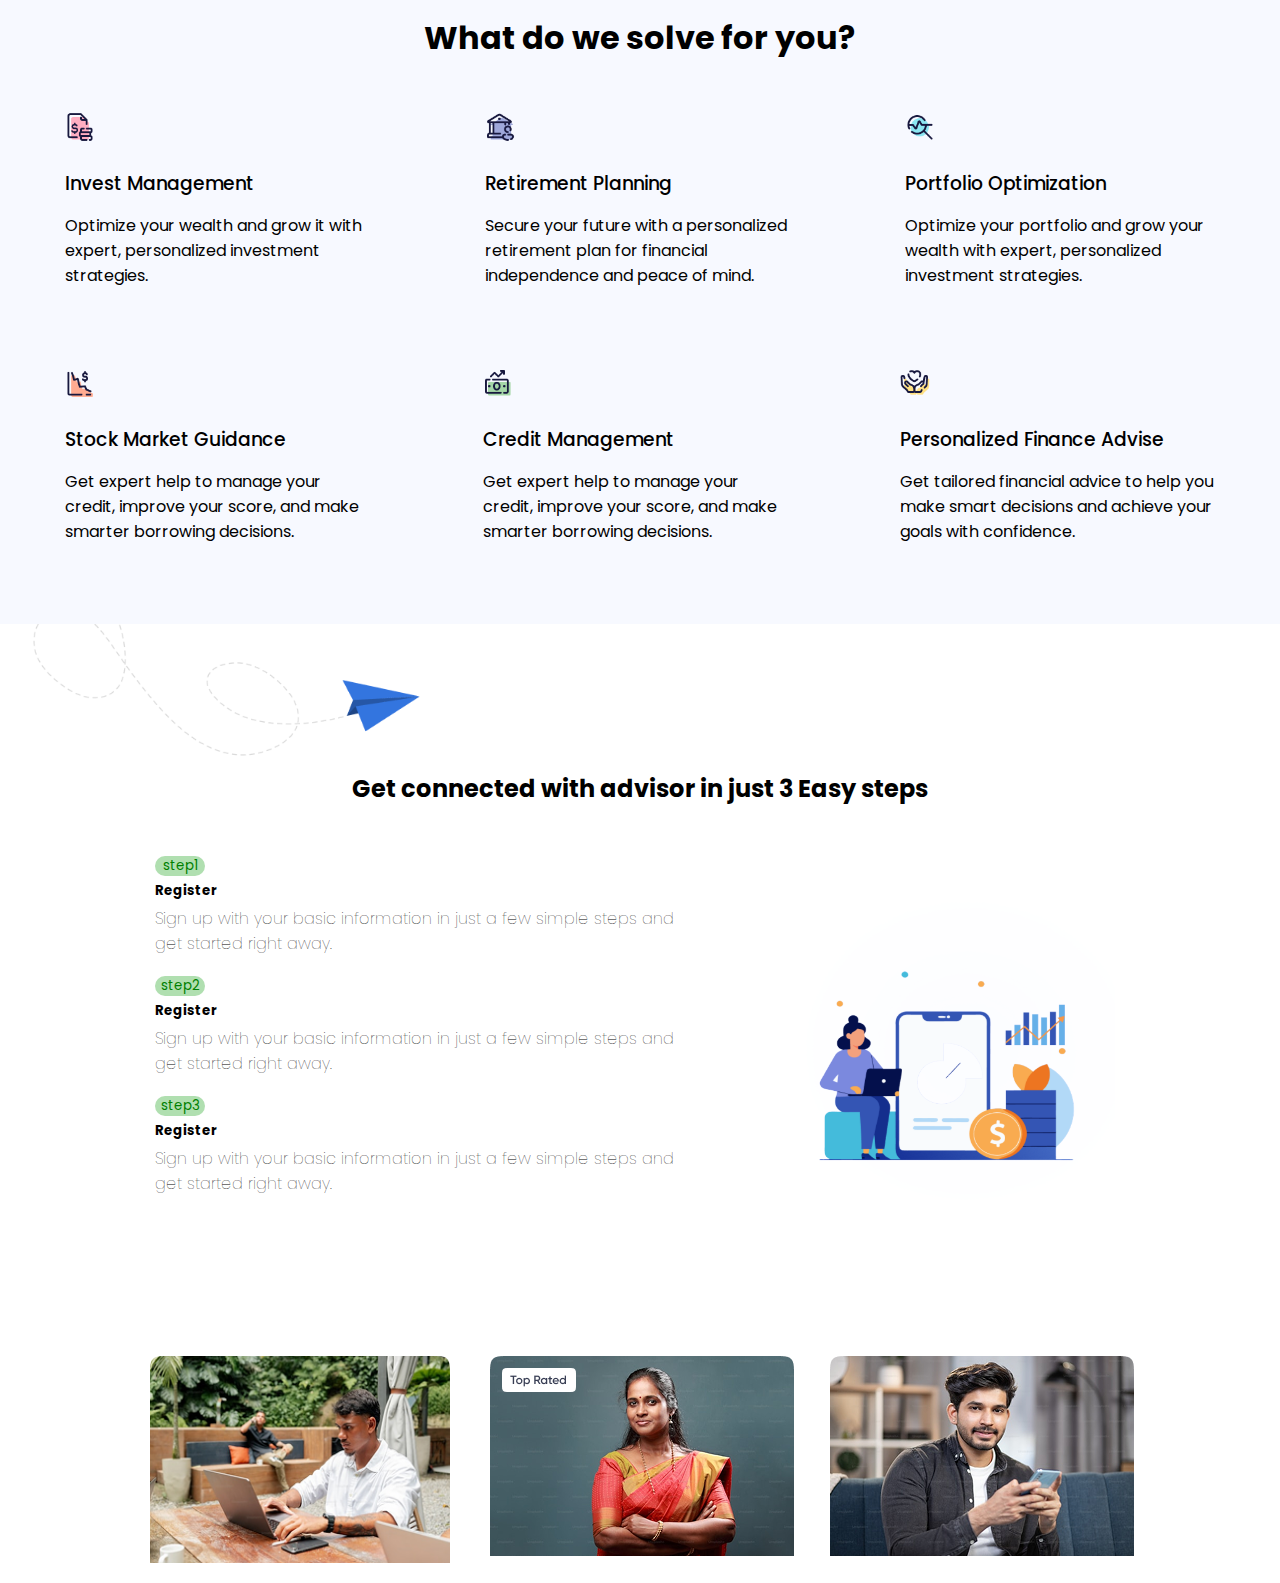
==== commit 8bf9304f: "screen 1 completed" ====
--- a/index.html
+++ b/index.html
@@ -1,6 +1,5 @@
 <!DOCTYPE html>
 <html lang="en">
-
 <head>
 
     <head>
@@ -28,9 +27,11 @@
     </header>
     <div style="background-color: #F7F9FF;">
         <div style=" padding: 100px; width: 100%; display: flex; justify-content: space-between; align-items: center;">
-            <div style=" padding-bottom: 60px; flex: 1; text-align: left;">
-                
-                <h1 style="padding-left: 30px;margin-left: -40px;"><img style="height: 35px; width: 41px;margin-bottom: 10px;" src="tick.png" alt="">Unlock Financial Clarity</h1>
+            <div style=" padding-bottom: 60px; flex: 1; text-align: left;padding-left: 40px;">
+
+                <h1 style="padding-left: 30px;margin-left: -44px;"><img
+                        style="height: 35px; width: 46px;margin-bottom: 15px;" src="tick.png" alt="">Unlock Financial
+                    Clarity</h1>
                 <h1 style="padding-left: 30px;">With <span style="color: #5978FF">Certified Advisors</span> </h1>
                 <div style="padding-left: 220PX;"> <img style="width: 150px; " src="upcurve.png" alt=""></div>
                 <p style="font-size: 18px; font-weight: 400; width: 520px; align-items: start; padding-left: 30px;">
@@ -38,12 +39,12 @@
                     links you with expert financial advisors who align with your goals, offering tailored solutions for
                     investments, retirement planning, and beyond. Unlock your financial potential and thrive with
                     confidence!</p>
-                <div style="padding-top: 30px; padding-bottom: 50px;" class="tick">
+                <div style="padding-top: 40px; padding-bottom: 50px;" class="tick">
                     <img style="height: 20PX; width: 20PX;" src="Vector (1).png">
                     <h4 style="font-weight: 300;">Verified Advisors</h4>
-                    <img style="height: 20PX; width: 20PX;"src="Vector (1).png">
+                    <img style="height: 20PX; width: 20PX;" src="Vector (1).png">
                     <h4 style="font-weight: 300;">Instant Connect</h4>
-                    <img style="" src="Frame.png">
+                    <img style="padding-right: 05px;" src="Frame.png">
                 </div>
                 <div style="padding-left: 30px;">
                     <button class="epl">Explore Advisors</button>
@@ -108,7 +109,8 @@
                 </div>
                 <div style="text-align: start;">
                     <img style="height: 30px; width: 30px;" src="img5.png" alt="">
-                    <h3 style="padding-top: 20px; padding-bottom: 15px;font-weight: 500;">Personalized Finance Advise</h3>
+                    <h3 style="padding-top: 20px; padding-bottom: 15px;font-weight: 500;">Personalized Finance Advise
+                    </h3>
                     <p style="width: 315px;">Get tailored financial advice to help you make smart decisions and achieve
                         your goals with confidence.</p>
                 </div>
--- a/css.css
+++ b/css.css
@@ -116,5 +116,4 @@
 .mid{
     display: flex;
     flex-direction: column;
-}
-
+}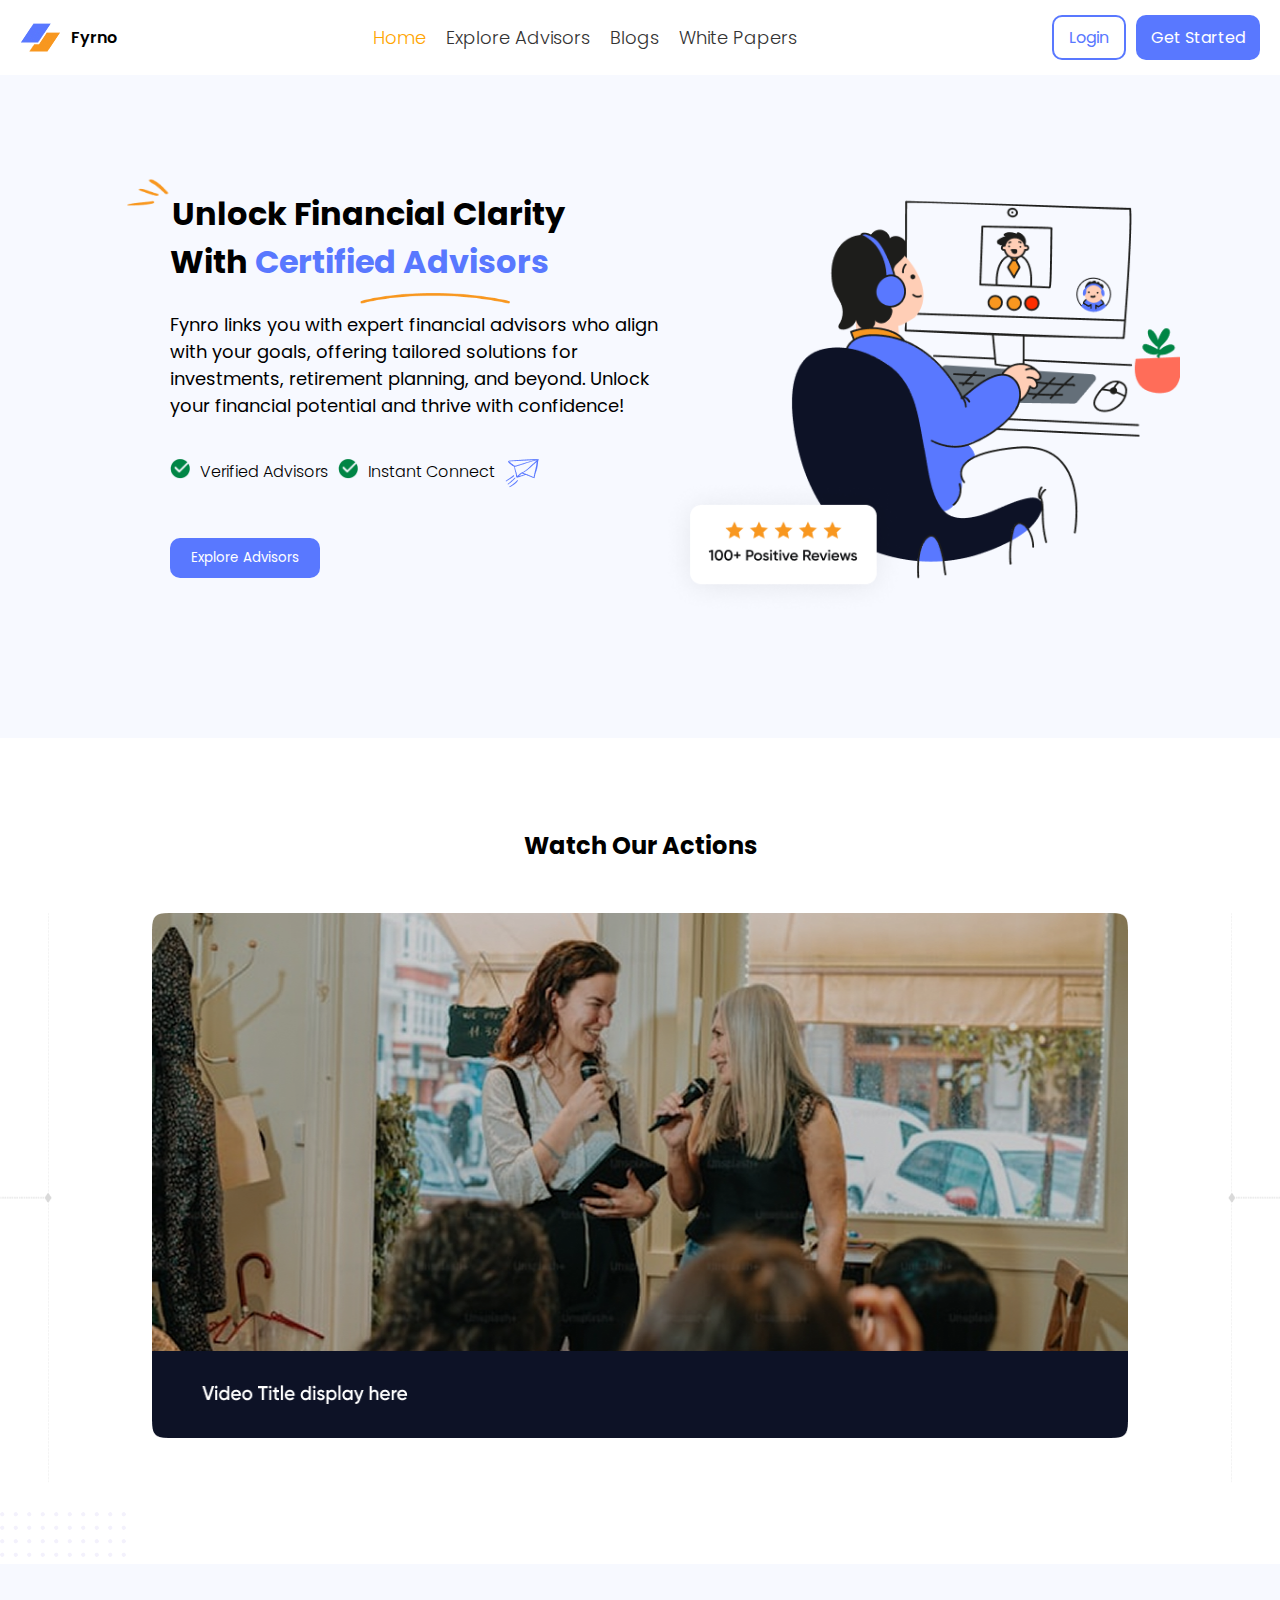
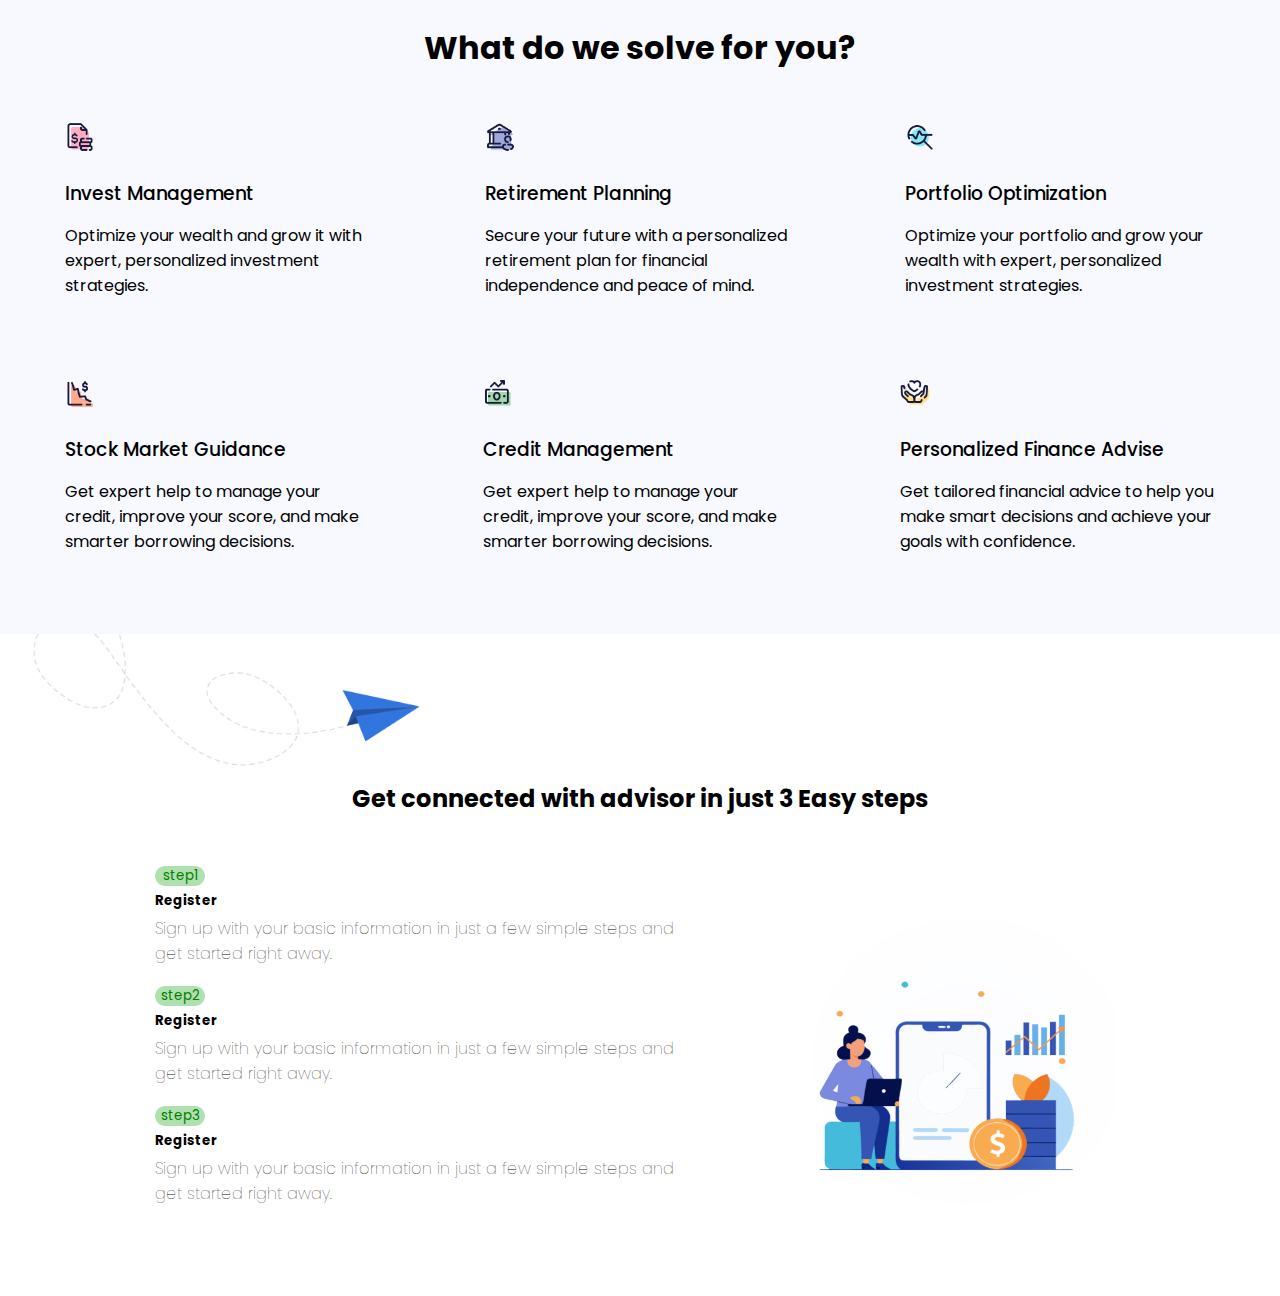
==== commit 5440b3d2: "screen 1 completed" ====
--- a/index.html
+++ b/index.html
@@ -59,10 +59,10 @@
     <div style="text-align: center;">
         <h2 style=" padding-top:90px;">Watch Our Actions</h2>
         <div style="display: flex; justify-content: center; padding-top: 50px; ">
-            <img style="width: 40px;height: 570px;" src="imgs1.png" alt="">
+            <img style="width: 60px;height: 570px;" src="imgs1.png" alt="">
             <img style="align-items: center;padding-left: 100px;padding-right: 100px;" width="1322" height="525"
                 src="rec.png" alt="">
-            <img style="width: 40px;height: 570px;" src="imgs2.png" alt="">
+            <img style="width: 60px;height: 570px;" src="imgs2.png" alt="">
         </div>
     </div>
     <div>
@@ -139,22 +139,6 @@
         <div style="flex-direction: row;"></div>
         <img style="width: 500px; height: 407px;padding-right: 160px;" src="pic1.png" alt="">
     </div>
-
-    <div style="display: flex; padding-top: 70px;padding-bottom: 20px;">
-
-
-        <div style="display: flex;">
-            <img style="padding-left: 150px;color: black;" src="mg1.png" alt="">
-            <div class="cro"></div>
-
-        </div>
-        <div>
-            <img style="padding-left: 40px;padding-right: 40px;" src="mg2.png" alt="">
-        </div>
-        <div>
-            <img style="padding-right: 150px;" src="mg3.png" alt="">
-        </div>
-    </div>
 </body>
 
 </html>--- a/css.css
+++ b/css.css
@@ -10,7 +10,7 @@
     display: flex;
     align-items: center;
     justify-content: space-between;
-    padding: 10px 20px;
+    padding: 15px 20px;
     background-color: white;
     font-weight: 500;
 }
